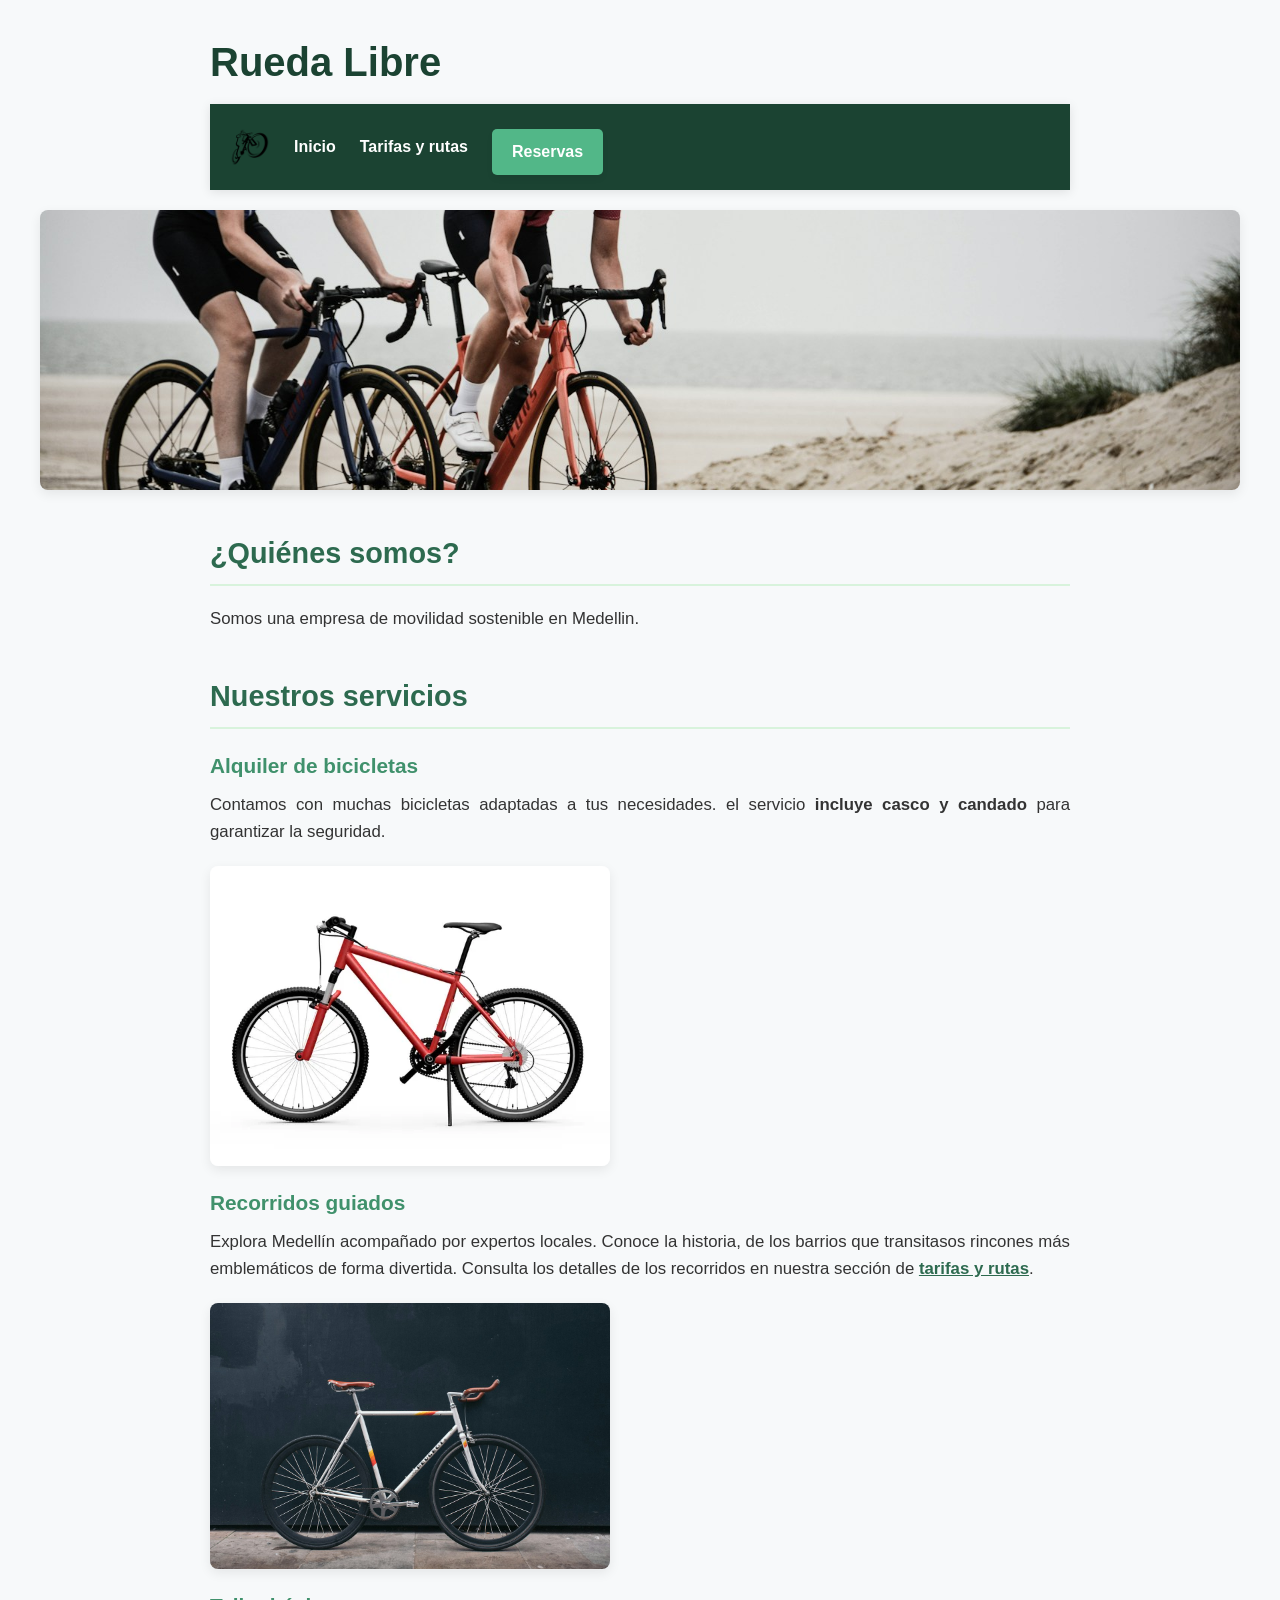
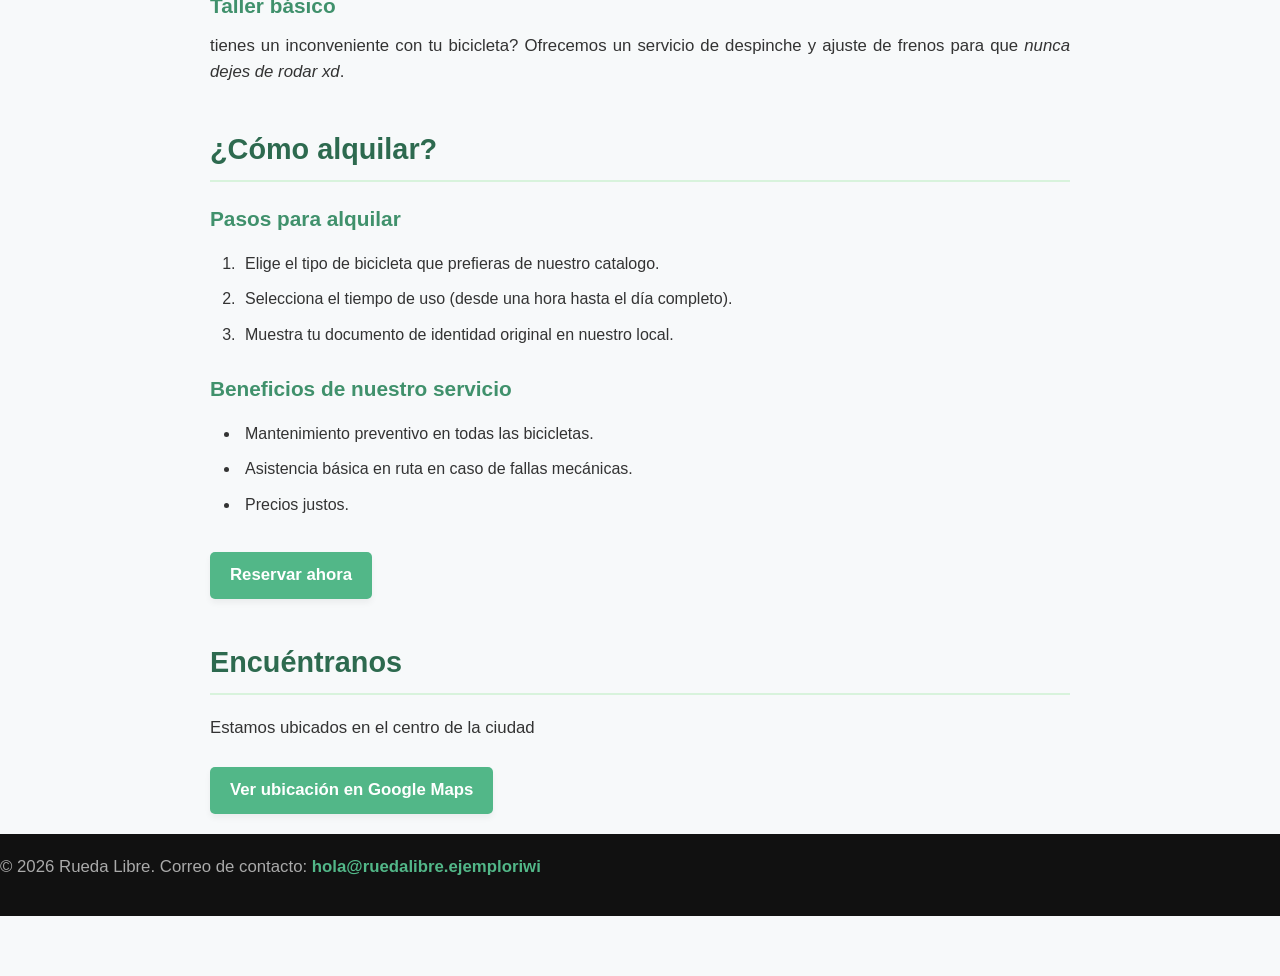
==== index.html @ 3a1283f0 "v1.0" ====
<!DOCTYPE html>
<html lang="es">
<head>
    <meta charset="UTF-8">
    <meta name="viewport" content="width=device-width, initial-scale=1.0">
    <meta name="description" content="Rueda Libre: Alquiler de bicicletas y recorridos guiados por Medellín. Explora la ciudad de manera sostenible.">
    <title>Rueda Libre | Alquiler de bicicletas en Medellín</title>
    <link rel="stylesheet" href="css/estilos.css">
</head>
<body>

    <header>
        <h1>Rueda Libre</h1>
        <nav aria-label="Navegación principal">
            <ul>
                <li><a class="logo-nav" href="index.html" aria-label="Inicio de Rueda Libre"><img src="img/logo.png" alt=""></a></li>
                <li><a href="index.html">Inicio</a></li>
                <li><a href="paginas/tarifas.html">Tarifas y rutas</a></li>
                <li><a href="paginas/reservas.html">Reservas</a></li>
            </ul>
        </nav>
    </header>

    <main>

        <img id="banner-portada" src="img/portada.jpg" alt="Dos ciclistas recorriendo juntos una ruta en bicicleta" width="1200">

        <section id="quienes-somos">
            <h2>¿Quiénes somos?</h2>
            <p>Somos una empresa de movilidad sostenible en Medellin.</p>
        </section>

        <section id="nuestros-servicios">
            <h2>Nuestros servicios</h2>
            
            <article>
                <h3>Alquiler de bicicletas</h3>
                <p>Contamos con muchas bicicletas adaptadas a tus necesidades. el servicio <strong>incluye casco y candado</strong> para garantizar la seguridad.</p>
                <img src="img/bicicleta.jpg" alt="Bicicleta de montaña roja disponible para alquilar" width="400">
            </article>

            <article>
                <h3>Recorridos guiados</h3>
                <p>Explora Medellín acompañado por expertos locales. Conoce la historia, de los barrios que transitasos rincones más emblemáticos de forma divertida. Consulta los detalles de los recorridos en nuestra sección de <a href="paginas/tarifas.html#tabla-recorridos">tarifas y rutas</a>.</p>
                <img src="img/ruta.jpg" alt="Bicicleta de ruta lista para recorrer la ciudad" width="400">
            </article>

            <article>
                <h3>Taller básico</h3>
                <p>tienes un inconveniente con tu bicicleta? Ofrecemos un servicio de despinche y ajuste de frenos para que <em>nunca dejes de rodar xd</em>.</p>
            </article>
        </section>

        <section id="como-alquilar">
            <h2>¿Cómo alquilar?</h2>
            
            <h3>Pasos para alquilar</h3>
            <ol>
                <li>Elige el tipo de bicicleta que prefieras de nuestro catalogo.</li>
                <li>Selecciona el tiempo de uso (desde una hora hasta el día completo).</li>
                <li>Muestra tu documento de identidad original en nuestro local.</li>
            </ol>

            <h3>Beneficios de nuestro servicio</h3>
            <ul>
                <li>Mantenimiento preventivo en todas las bicicletas.</li>
                <li>Asistencia básica en ruta en caso de fallas mecánicas.</li>
                <li>Precios justos.</li>
            </ul>

            <p><a href="paginas/reservas.html">Reservar ahora</a></p>
        </section>

        <section id="encuentranos">
            <h2>Encuéntranos</h2>
            <p>Estamos ubicados en el centro de la ciudad</p>
            <p><a href="https://google.com" target="_blank" rel="noopener">Ver ubicación en Google Maps</a></p>
        </section>
    </main>

    <footer>
        <p>&copy; 2026 Rueda Libre. Correo de contacto: <a href="mailto:hola@ruedalibre.ejemploriwi">hola@ruedalibre.ejemploriwi</a></p>
    </footer>

</body>
</html>
---- css/estilos.css ----
/* stl glb */
* {
    margin: 0;
    padding: 0;
    box-sizing: border-box;
}

body {
    font-family: 'Segoe UI', Tahoma, Geneva, Verdana, sans-serif;
    line-height: 1.6;
    color: #333333;
    background-color: #f7f9fa;
    padding-bottom: 60px; 
}

body > h1, body > p, section, header {
    max-width: 900px;
    margin: 20px auto;
    padding: 0 20px;
}

/* menu */
nav {
    background-color: #1b4332; 
    padding: 15px 0;
    position: sticky;
    top: 0;
    z-index: 1000;
    box-shadow: 0 2px 10px rgba(0, 0, 0, 0.1);
}

nav ul {
    max-width: 900px;
    margin: 0 auto;
    list-style: none;
    display: flex;
    justify-content: flex-start;
    align-items: center;
    flex-wrap: wrap;
    gap: 24px;
    padding: 0 20px;
}

nav ul li {
    margin: 0;
    padding: 0;
}

nav ul li:first-child {
    flex-shrink: 0;
}

nav .logo-nav {
    display: block;
    padding: 0;
    background: transparent;
    box-shadow: none;
}

nav .logo-nav img {
    width: 40px;
    height: 40px;
    object-fit: contain;
    margin: 0;
    border-radius: 0;
    box-shadow: none;
}

nav ul li a {
    color: #ffffff;
    text-decoration: none;
    font-weight: 600;
    font-size: 1rem;
    transition: color 0.3s ease;
}

nav ul li a:hover {
    color: #52b788; /* visaje cuando uno pasa el mouse ( no me acuerdo el la paabra)*/
}

/* tipo de letra */
h1 {
    font-size: 2.5rem;
    color: #1b4332;
    margin-top: 30px;
    margin-bottom: 10px;
}

h2 {
    font-size: 1.8rem;
    color: #2d6a4f;
    border-bottom: 2px solid #d8f3dc;
    padding-bottom: 8px;
    margin-top: 40px;
    margin-bottom: 20px;
}

h3 {
    font-size: 1.3rem;
    color: #40916c;
    margin-top: 20px;
    margin-bottom: 10px;
}

p {
    margin-bottom: 15px;
    font-size: 1.05rem;
    text-align: justify;
}

a {
    color: #2d6a4f;
    font-weight: 600;
    transition: color 0.2s ease;
}

a:hover {
    color: #1b4332;
}

/* boton de reserva */
a[href*="reservas.html"], a[href*="://google.com"] {
    display: inline-block;
    background-color: #52b788;
    color: white;
    padding: 10px 20px;
    text-decoration: none;
    border-radius: 5px;
    margin-top: 10px;
    box-shadow: 0 4px 6px rgba(0, 0, 0, 0.05);
    transition: background-color 0.3s ease, transform 0.2s ease;
}

a[href*="reservas.html"]:hover, a[href*="://google.com"]:hover {
    background-color: #40916c;
    transform: translateY(-2px);
}

/* imagenes */
img {
    display: block;
    max-width: 100%;
    height: auto;
    border-radius: 8px;
    box-shadow: 0 4px 12px rgba(0, 0, 0, 0.08);
    margin: 20px 0;
}

#banner-portada {
    width: min(calc(100% - 40px), 1200px);
    height: clamp(150px, 22vw, 280px);
    object-fit: cover;
    object-position: center 55%;
    margin: 20px auto;
}

/* listas */
ul, ol, dl {
    margin: 15px 0 25px 30px;
}

li {
    margin-bottom: 10px;
    padding-left: 5px;
}

/* lista de horarios */
dl {
    margin-left: 0;
    background: #ffffff;
    padding: 20px;
    border-radius: 8px;
    box-shadow: 0 2px 8px rgba(0,0,0,0.04);
}

dt {
    font-weight: bold;
    color: #1b4332;
    font-size: 1.1rem;
    margin-top: 10px;
}

dd {
    margin-left: 20px;
    margin-bottom: 10px;
    color: #555555;
}

/* tablas */
table {
    width: 100%;
    border-collapse: collapse;
    margin: 25px 0;
    background-color: #ffffff;
    border-radius: 8px;
    overflow: hidden;
    box-shadow: 0 4px 15px rgba(0, 0, 0, 0.05);
}

caption {
    font-size: 0.95rem;
    font-style: italic;
    color: #666666;
    margin-bottom: 8px;
    text-align: left;
}

th, td {
    padding: 14px 18px;
    text-align: left;
}

thead {
    background-color: #2d6a4f;
    color: #ffffff;
}

thead th {
    font-weight: 600;
    text-transform: uppercase;
    font-size: 0.85rem;
    letter-spacing: 0.5px;
}

tbody tr {
    border-bottom: 1px solid #eeeeee;
    transition: background-color 0.2s ease;
}

tbody tr:will-change {
    background-color: #f8fdf9;
}

tbody tr:hover {
    background-color: #f2f9f5;
}

tbody th[scope="row"] {
    background-color: #f8fdf9;
    color: #1b4332;
    font-weight: 600;
}

/* formulario de reserva */
#formulario-reserva {
    max-width: 1120px;
    margin: 30px auto 40px;
    padding: 28px 32px;
    background-color: #ffffff;
    border: 1px solid #e3ece6;
    border-radius: 12px;
    box-shadow: 0 4px 18px rgba(27, 67, 50, 0.07);
}

#formulario-reserva h2 {
    margin-top: 0;
}

#formulario-reserva > p {
    margin-bottom: 26px;
    text-align: left;
}

#formulario-reserva fieldset {
    display: grid;
    grid-template-columns: repeat(2, minmax(0, 1fr));
    gap: 20px 24px;
    margin-bottom: 22px;
    padding: 24px;
    border: 1px solid #d8e5dc;
    border-radius: 8px;
}

#formulario-reserva legend {
    padding: 0 10px;
    color: #1b4332;
    font-size: 1.15rem;
    font-weight: 600;
}

#formulario-reserva fieldset > div {
    display: flex;
    min-width: 0;
    flex-direction: column;
    gap: 7px;
}

#formulario-reserva label {
    color: #33443a;
    font-weight: 600;
}

#formulario-reserva input:not([type="checkbox"]),
#formulario-reserva select,
#formulario-reserva textarea {
    width: 100%;
    min-height: 46px;
    padding: 10px 12px;
    border: 1px solid #c9d7ce;
    border-radius: 6px;
    background-color: #ffffff;
    color: #333333;
    font: inherit;
}

#formulario-reserva textarea {
    min-height: 120px;
    resize: vertical;
}

#formulario-reserva fieldset:nth-of-type(2) > div:last-child {
    grid-column: 1 / -1;
}

#formulario-reserva fieldset:last-of-type {
    grid-template-columns: 1fr;
}

#formulario-reserva fieldset:last-of-type > div {
    flex-direction: row;
    align-items: center;
    gap: 10px;
}

#formulario-reserva input[type="checkbox"] {
    width: 18px;
    height: 18px;
    accent-color: #2d6a4f;
}

#formulario-reserva button {
    min-width: 190px;
    padding: 12px 22px;
    border: 0;
    border-radius: 6px;
    background-color: #2d6a4f;
    color: #ffffff;
    font: inherit;
    font-weight: 600;
    cursor: pointer;
    transition: background-color 0.2s ease, transform 0.2s ease;
}

#formulario-reserva button:hover {
    background-color: #1b4332;
    transform: translateY(-1px);
}

@media (max-width: 680px) {
    #formulario-reserva {
        margin: 20px 12px 32px;
        padding: 22px 16px;
    }

    #formulario-reserva fieldset {
        grid-template-columns: 1fr;
        gap: 18px;
        padding: 20px 16px;
    }

    #formulario-reserva button {
        width: 100%;
    }
}

/* pie de página */
footer {
    background-color: #111111;
    color: #aaaaaa;
    text-align: center;
    padding: 20px 0;
    margin-top: 5px;
    font-size: 0.9rem;
}

footer a {
    color: #52b788;
    text-decoration: none;
}

footer a:hover {
    text-decoration: underline;
}
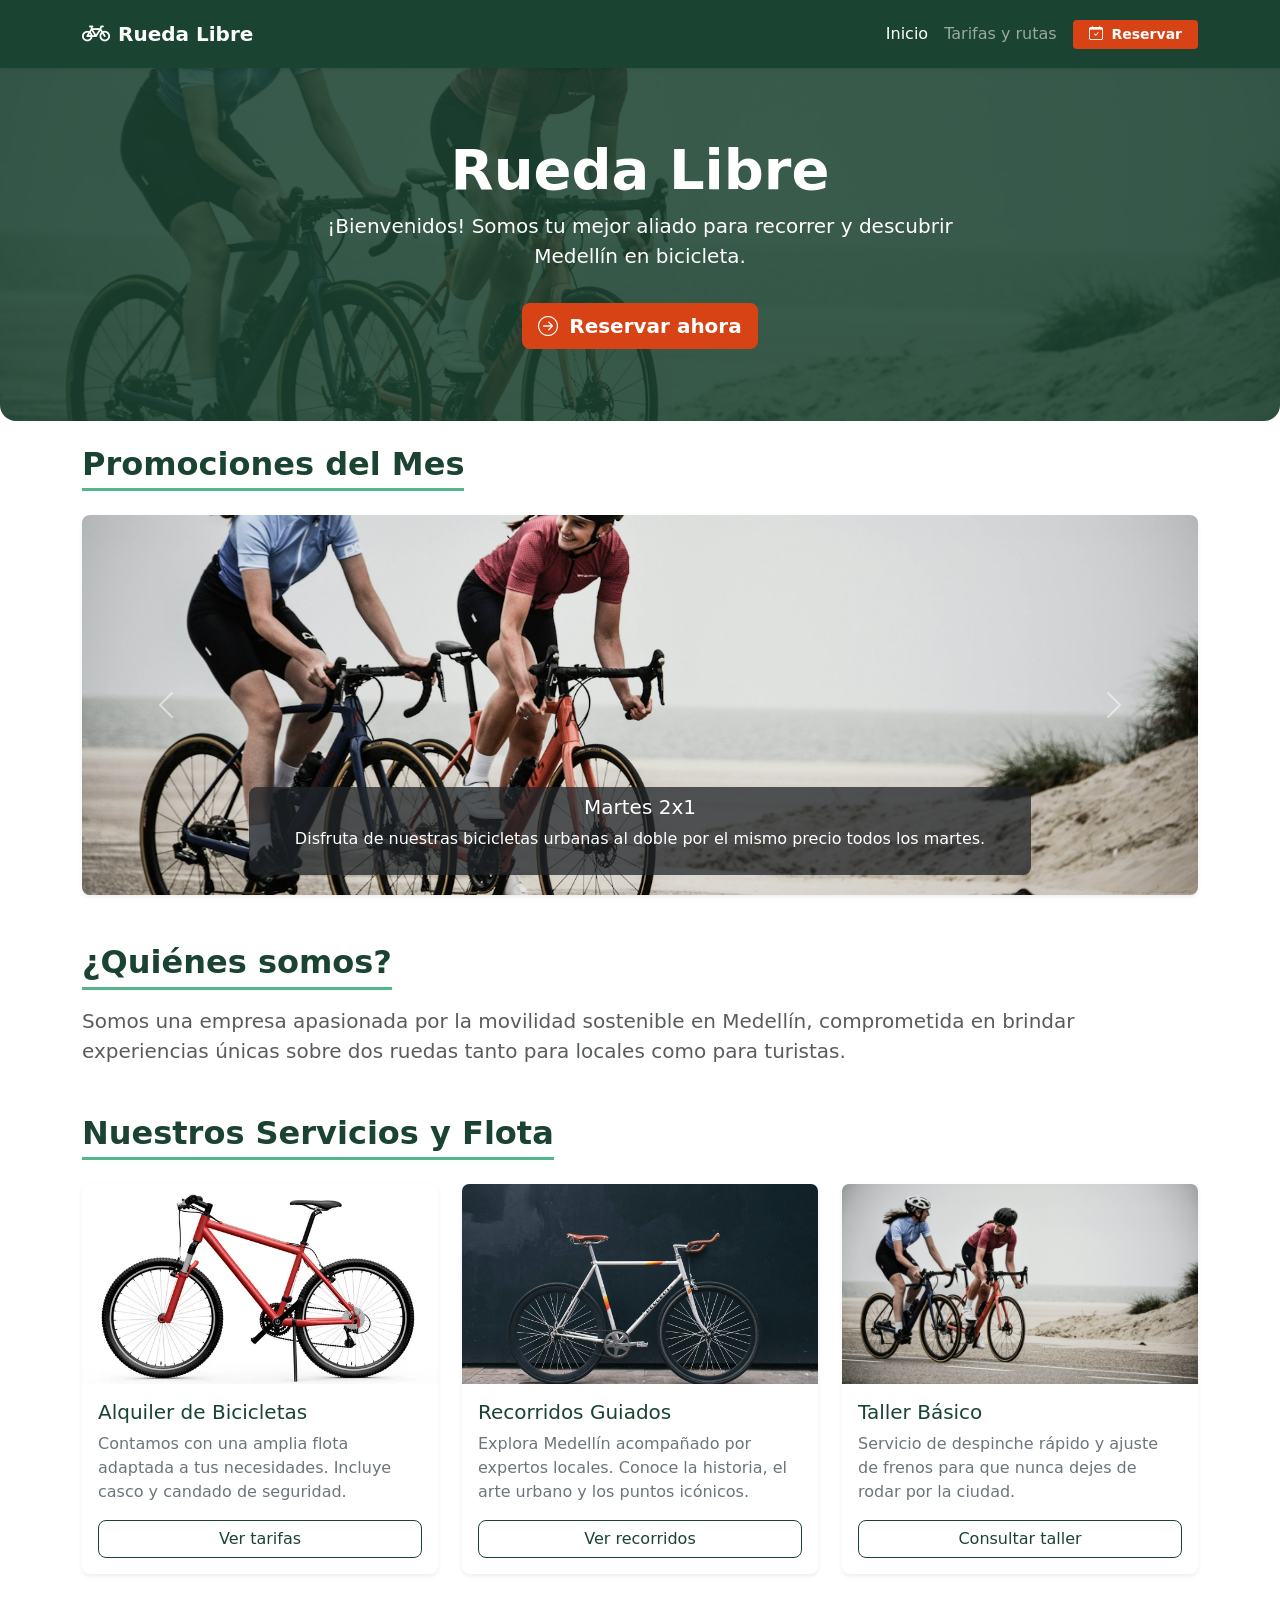
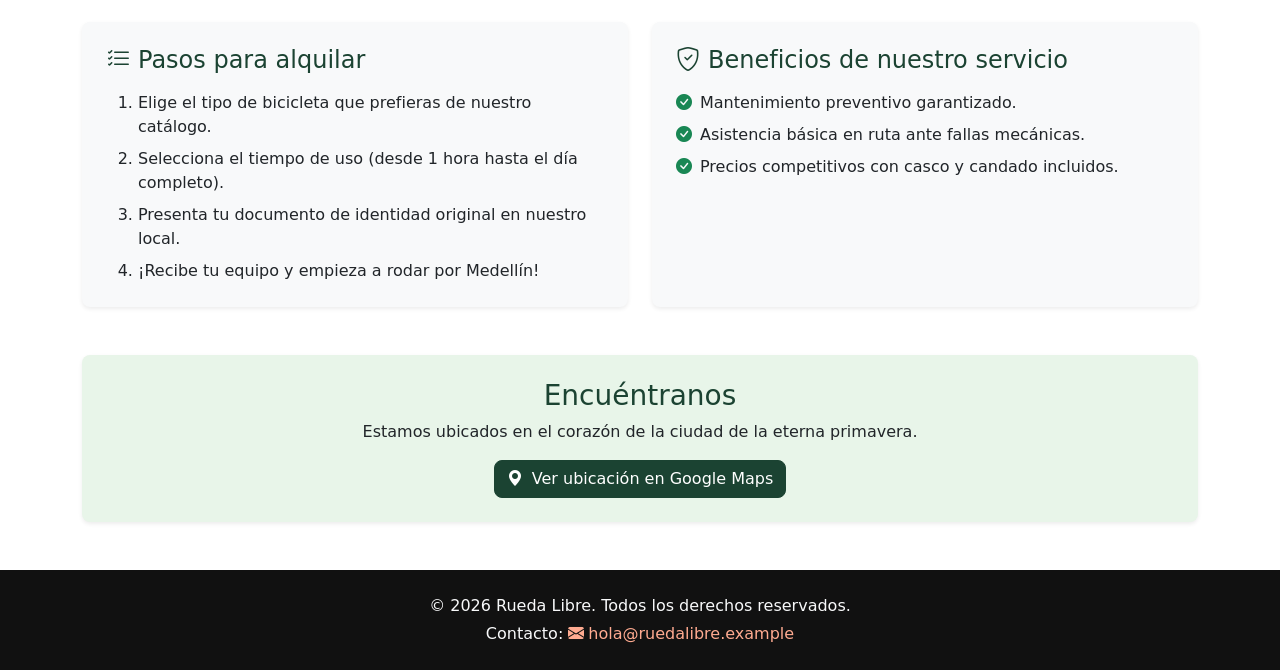
==== commit bb5a2c05: "final" ====
--- a/index.html
+++ b/index.html
@@ -5,82 +5,183 @@
     <meta name="viewport" content="width=device-width, initial-scale=1.0">
     <meta name="description" content="Rueda Libre: Alquiler de bicicletas y recorridos guiados por Medellín. Explora la ciudad de manera sostenible.">
     <title>Rueda Libre | Alquiler de bicicletas en Medellín</title>
+    <!-- Bootstrap 5 CSS -->
+    <link href="https://cdn.jsdelivr.net/npm/bootstrap@5.3.3/dist/css/bootstrap.min.css" rel="stylesheet">
+    <!-- Bootstrap Icons -->
+    <link rel="stylesheet" href="https://cdn.jsdelivr.net/npm/bootstrap-icons@1.11.3/font/bootstrap-icons.min.css">
+    <!-- CSS Propio (después de Bootstrap) -->
     <link rel="stylesheet" href="css/estilos.css">
 </head>
-<body>
+<body class="pt-5 mt-3">
 
-    <header>
-        <h1>Rueda Libre</h1>
-        <nav aria-label="Navegación principal">
-            <ul>
-                <li><a class="logo-nav" href="index.html" aria-label="Inicio de Rueda Libre"><img src="img/logo.png" alt=""></a></li>
-                <li><a href="index.html">Inicio</a></li>
-                <li><a href="paginas/tarifas.html">Tarifas y rutas</a></li>
-                <li><a href="paginas/reservas.html">Reservas</a></li>
-            </ul>
-        </nav>
+    <!-- MiniReto 9: Navbar Responsive -->
+    <nav class="navbar navbar-expand-lg navbar-dark bg-verde-ruta fixed-top shadow-sm">
+        <div class="container">
+            <a class="navbar-brand fw-bold d-flex align-items-center gap-2" href="index.html">
+                <i class="bi bi-bicycle fs-3" aria-hidden="true"></i> Rueda Libre
+            </a>
+            <button class="navbar-toggler" type="button" data-bs-toggle="collapse" data-bs-target="#navbarNav" aria-controls="navbarNav" aria-expanded="false" aria-label="Abrir menú de navegación">
+                <span class="navbar-toggler-icon"></span>
+            </button>
+            <div class="collapse navbar-collapse" id="navbarNav">
+                <ul class="navbar-nav ms-auto align-items-lg-center">
+                    <li class="nav-item">
+                        <a class="nav-link active" aria-current="page" href="index.html">Inicio</a>
+                    </li>
+                    <li class="nav-item">
+                        <a class="nav-link" href="paginas/tarifas.html">Tarifas y rutas</a>
+                    </li>
+                    <li class="nav-item ms-lg-2 mt-2 mt-lg-0">
+                        <a class="btn btn-naranja btn-sm px-3 fw-bold" href="paginas/reservas.html">
+                            <i class="bi bi-calendar-check me-1" aria-hidden="true"></i> Reservar
+                        </a>
+                    </li>
+                </ul>
+            </div>
+        </div>
+    </nav>
+
+    <!-- Encabezado / Hero Section -->
+    <header class="hero-custom text-white text-center py-5 mb-4">
+        <div class="container py-4">
+            <h1 class="display-4 fw-bold">Rueda Libre</h1>
+            <p class="lead max-w-700 mx-auto">¡Bienvenidos! Somos tu mejor aliado para recorrer y descubrir Medellín en bicicleta.</p>
+            <a href="paginas/reservas.html" class="btn btn-naranja btn-lg mt-3 fw-bold">
+                <i class="bi bi-arrow-right-circle me-1" aria-hidden="true"></i> Reservar ahora
+            </a>
+        </div>
     </header>
 
-    <main>
+    <main class="container my-4">
 
-        <img id="banner-portada" src="img/portada.jpg" alt="Dos ciclistas recorriendo juntos una ruta en bicicleta" width="1200">
-
-        <section id="quienes-somos">
-            <h2>¿Quiénes somos?</h2>
-            <p>Somos una empresa de movilidad sostenible en Medellin.</p>
+        <!-- MiniReto 10: Carrusel de Promociones -->
+        <section class="mb-5">
+            <h2 class="section-title-custom mb-4">Promociones del Mes</h2>
+            <div id="promoCarousel" class="carousel slide shadow-sm rounded overflow-hidden" data-bs-ride="carousel">
+                <div class="carousel-inner">
+                    <div class="carousel-item active">
+                        <img src="img/portada.jpg" class="d-block w-100 carousel-img" alt="Promoción Martes 2x1 en bicicletas urbanas">
+                        <div class="carousel-caption d-none d-md-block bg-dark bg-opacity-75 rounded p-2">
+                            <h5>Martes 2x1</h5>
+                            <p>Disfruta de nuestras bicicletas urbanas al doble por el mismo precio todos los martes.</p>
+                        </div>
+                    </div>
+                    <div class="carousel-item">
+                        <img src="img/bicicleta.jpg" class="d-block w-100 carousel-img" alt="20% de descuento en bicicletas eléctricas de lunes a jueves">
+                        <div class="carousel-caption d-none d-md-block bg-dark bg-opacity-75 rounded p-2">
+                            <h5>20% OFF en Eléctricas</h5>
+                            <p>Rueda con menor esfuerzo de lunes a jueves a un precio especial.</p>
+                        </div>
+                    </div>
+                    <div class="carousel-item">
+                        <img src="img/ruta.jpg" class="d-block w-100 carousel-img" alt="Recorrido guiado gratis si cumples años">
+                        <div class="carousel-caption d-none d-md-block bg-dark bg-opacity-75 rounded p-2">
+                            <h5>¡Celebra tu cumpleaños!</h5>
+                            <p>El recorrido guiado es completamente gratis en el día de tu cumpleaños.</p>
+                        </div>
+                    </div>
+                </div>
+                <button class="carousel-control-prev" type="button" data-bs-target="#promoCarousel" data-bs-slide="prev">
+                    <span class="carousel-control-prev-icon" aria-hidden="true"></span>
+                    <span class="visually-hidden">Anterior</span>
+                </button>
+                <button class="carousel-control-next" type="button" data-bs-target="#promoCarousel" data-bs-slide="next">
+                    <span class="carousel-control-next-icon" aria-hidden="true"></span>
+                    <span class="visually-hidden">Siguiente</span>
+                </button>
+            </div>
         </section>
 
-        <section id="nuestros-servicios">
-            <h2>Nuestros servicios</h2>
-            
-            <article>
-                <h3>Alquiler de bicicletas</h3>
-                <p>Contamos con muchas bicicletas adaptadas a tus necesidades. el servicio <strong>incluye casco y candado</strong> para garantizar la seguridad.</p>
-                <img src="img/bicicleta.jpg" alt="Bicicleta de montaña roja disponible para alquilar" width="400">
-            </article>
-
-            <article>
-                <h3>Recorridos guiados</h3>
-                <p>Explora Medellín acompañado por expertos locales. Conoce la historia, de los barrios que transitasos rincones más emblemáticos de forma divertida. Consulta los detalles de los recorridos en nuestra sección de <a href="paginas/tarifas.html#tabla-recorridos">tarifas y rutas</a>.</p>
-                <img src="img/ruta.jpg" alt="Bicicleta de ruta lista para recorrer la ciudad" width="400">
-            </article>
-
-            <article>
-                <h3>Taller básico</h3>
-                <p>tienes un inconveniente con tu bicicleta? Ofrecemos un servicio de despinche y ajuste de frenos para que <em>nunca dejes de rodar xd</em>.</p>
-            </article>
+        <!-- ¿Quiénes Somos? -->
+        <section id="quienes-somos" class="mb-5">
+            <h2 class="section-title-custom mb-3">¿Quiénes somos?</h2>
+            <p class="fs-5 text-muted">Somos una empresa apasionada por la movilidad sostenible en Medellín, comprometida en brindar experiencias únicas sobre dos ruedas tanto para locales como para turistas.</p>
         </section>
 
-        <section id="como-alquilar">
-            <h2>¿Cómo alquilar?</h2>
-            
-            <h3>Pasos para alquilar</h3>
-            <ol>
-                <li>Elige el tipo de bicicleta que prefieras de nuestro catalogo.</li>
-                <li>Selecciona el tiempo de uso (desde una hora hasta el día completo).</li>
-                <li>Muestra tu documento de identidad original en nuestro local.</li>
-            </ol>
-
-            <h3>Beneficios de nuestro servicio</h3>
-            <ul>
-                <li>Mantenimiento preventivo en todas las bicicletas.</li>
-                <li>Asistencia básica en ruta en caso de fallas mecánicas.</li>
-                <li>Precios justos.</li>
-            </ul>
-
-            <p><a href="paginas/reservas.html">Reservar ahora</a></p>
+        <!-- MiniReto 10: La Flota / Servicios en Cards -->
+        <section id="nuestros-servicios" class="mb-5">
+            <h2 class="section-title-custom mb-4">Nuestros Servicios y Flota</h2>
+            <div class="row g-4">
+                <div class="col-md-4">
+                    <div class="card h-100 shadow-sm border-0">
+                        <img src="img/bicicleta.jpg" class="card-img-top card-img-fixed" alt="Bicicleta de alquiler urbana y de montaña">
+                        <div class="card-body d-flex flex-column">
+                            <h3 class="card-title h5 text-primary-custom">Alquiler de Bicicletas</h3>
+                            <p class="card-text text-secondary">Contamos con una amplia flota adaptada a tus necesidades. Incluye casco y candado de seguridad.</p>
+                            <a href="paginas/tarifas.html" class="btn btn-outline-primary mt-auto">Ver tarifas</a>
+                        </div>
+                    </div>
+                </div>
+                <div class="col-md-4">
+                    <div class="card h-100 shadow-sm border-0">
+                        <img src="img/ruta.jpg" class="card-img-top card-img-fixed" alt="Grupo en recorrido guiado por la ciudad">
+                        <div class="card-body d-flex flex-column">
+                            <h3 class="card-title h5 text-primary-custom">Recorridos Guiados</h3>
+                            <p class="card-text text-secondary">Explora Medellín acompañado por expertos locales. Conoce la historia, el arte urbano y los puntos icónicos.</p>
+                            <a href="paginas/tarifas.html#tabla-recorridos" class="btn btn-outline-primary mt-auto">Ver recorridos</a>
+                        </div>
+                    </div>
+                </div>
+                <div class="col-md-4">
+                    <div class="card h-100 shadow-sm border-0">
+                        <img src="img/portada.jpg" class="card-img-top card-img-fixed" alt="Taller mecánico de bicicletas">
+                        <div class="card-body d-flex flex-column">
+                            <h3 class="card-title h5 text-primary-custom">Taller Básico</h3>
+                            <p class="card-text text-secondary">Servicio de despinche rápido y ajuste de frenos para que nunca dejes de rodar por la ciudad.</p>
+                            <a href="paginas/reservas.html" class="btn btn-outline-primary mt-auto">Consultar taller</a>
+                        </div>
+                    </div>
+                </div>
+            </div>
         </section>
 
-        <section id="encuentranos">
-            <h2>Encuéntranos</h2>
-            <p>Estamos ubicados en el centro de la ciudad</p>
-            <p><a href="https://google.com" target="_blank" rel="noopener">Ver ubicación en Google Maps</a></p>
+        <!-- Cómo alquilar & Beneficios -->
+        <section id="como-alquilar" class="mb-5">
+            <div class="row g-4">
+                <div class="col-md-6">
+                    <div class="p-4 bg-light rounded shadow-sm h-100">
+                        <h3 class="h4 text-primary-custom mb-3"><i class="bi bi-list-check me-2" aria-hidden="true"></i>Pasos para alquilar</h3>
+                        <ol class="mb-0">
+                            <li class="mb-2">Elige el tipo de bicicleta que prefieras de nuestro catálogo.</li>
+                            <li class="mb-2">Selecciona el tiempo de uso (desde 1 hora hasta el día completo).</li>
+                            <li class="mb-2">Presenta tu documento de identidad original en nuestro local.</li>
+                            <li>¡Recibe tu equipo y empieza a rodar por Medellín!</li>
+                        </ol>
+                    </div>
+                </div>
+                <div class="col-md-6">
+                    <div class="p-4 bg-light rounded shadow-sm h-100">
+                        <h3 class="h4 text-primary-custom mb-3"><i class="bi bi-shield-check me-2" aria-hidden="true"></i>Beneficios de nuestro servicio</h3>
+                        <ul class="list-unstyled mb-0">
+                            <li class="mb-2"><i class="bi bi-check-circle-fill text-success me-2" aria-hidden="true"></i>Mantenimiento preventivo garantizado.</li>
+                            <li class="mb-2"><i class="bi bi-check-circle-fill text-success me-2" aria-hidden="true"></i>Asistencia básica en ruta ante fallas mecánicas.</li>
+                            <li><i class="bi bi-check-circle-fill text-success me-2" aria-hidden="true"></i>Precios competitivos con casco y candado incluidos.</li>
+                        </ul>
+                    </div>
+                </div>
+            </div>
         </section>
+
+        <!-- Encuéntranos -->
+        <section id="encuentranos" class="p-4 bg-verde-claro rounded shadow-sm mb-5 text-center">
+            <h2 class="h3 text-primary-custom mb-2">Encuéntranos</h2>
+            <p class="mb-3">Estamos ubicados en el corazón de la ciudad de la eterna primavera.</p>
+            <a href="https://google.com" target="_blank" class="btn btn-primary">
+                <i class="bi bi-geo-alt-fill me-1" aria-hidden="true"></i> Ver ubicación en Google Maps
+            </a>
+        </section>
+
     </main>
 
-    <footer>
-        <p>&copy; 2026 Rueda Libre. Correo de contacto: <a href="mailto:hola@ruedalibre.ejemploriwi">hola@ruedalibre.ejemploriwi</a></p>
+    <!-- Pie de Página -->
+    <footer class="footer-custom py-4 text-center text-light">
+        <div class="container">
+            <p class="mb-1">&copy; 2026 Rueda Libre. Todos los derechos reservados.</p>
+            <p class="mb-0">Contacto: <a href="mailto:hola@ruedalibre.example" class="text-naranja text-decoration-none"><i class="bi bi-envelope-fill me-1" aria-hidden="true"></i>hola@ruedalibre.example</a></p>
+        </div>
     </footer>
 
+    <!-- JS Bundle de Bootstrap (Se carga una sola vez antes del cierre de body) -->
+    <script src="https://cdn.jsdelivr.net/npm/bootstrap@5.3.3/dist/js/bootstrap.bundle.min.js"></script>
 </body>
 </html>
--- a/css/estilos.css
+++ b/css/estilos.css
@@ -1,383 +1,90 @@
-/* stl glb */
-* {
-    margin: 0;
-    padding: 0;
-    box-sizing: border-box;
+/* pag*/
+
+
+:root {
+    --bs-primary: #1b4332;         
+    --bs-primary-rgb: 27, 67, 50;
+    --bs-link-color: #1b4332;
+    --bs-link-hover-color: #2d6a4f;
+    --bs-body-font-family: 'Segoe UI', system-ui, -apple-system, sans-serif;
+    --bs-border-radius: 0.5rem;
 }
 
-body {
-    font-family: 'Segoe UI', Tahoma, Geneva, Verdana, sans-serif;
-    line-height: 1.6;
-    color: #333333;
-    background-color: #f7f9fa;
-    padding-bottom: 60px; 
+
+.btn-primary {
+    --bs-btn-bg: #1b4332;
+    --bs-btn-border-color: #1b4332;
+    --bs-btn-hover-bg: #2d6a4f;
+    --bs-btn-hover-border-color: #2d6a4f;
+    --bs-btn-active-bg: #2d6a4f;
 }
 
-body > h1, body > p, section, header {
-    max-width: 900px;
-    margin: 20px auto;
-    padding: 0 20px;
+.btn-outline-primary {
+    --bs-btn-color: #1b4332;
+    --bs-btn-border-color: #1b4332;
+    --bs-btn-hover-bg: #1b4332;
+    --bs-btn-hover-border-color: #1b4332;
 }
 
-/* menu */
-nav {
-    background-color: #1b4332; 
-    padding: 15px 0;
-    position: sticky;
-    top: 0;
-    z-index: 1000;
-    box-shadow: 0 2px 10px rgba(0, 0, 0, 0.1);
+
+.btn-naranja {
+    background-color: #d84315;
+    color: #ffffff;
+    border: none;
 }
 
-nav ul {
-    max-width: 900px;
-    margin: 0 auto;
-    list-style: none;
-    display: flex;
-    justify-content: flex-start;
-    align-items: center;
-    flex-wrap: wrap;
-    gap: 24px;
-    padding: 0 20px;
+.btn-naranja:hover, .btn-naranja:focus {
+    background-color: #bf360c;
+    color: #ffffff;
 }
 
-nav ul li {
-    margin: 0;
-    padding: 0;
+.bg-verde-ruta {
+    background-color: #1b4332;
 }
 
-nav ul li:first-child {
-    flex-shrink: 0;
+.bg-verde-claro {
+    background-color: #e8f5e9;
 }
 
-nav .logo-nav {
-    display: block;
-    padding: 0;
-    background: transparent;
-    box-shadow: none;
-}
-
-nav .logo-nav img {
-    width: 40px;
-    height: 40px;
-    object-fit: contain;
-    margin: 0;
-    border-radius: 0;
-    box-shadow: none;
-}
-
-nav ul li a {
-    color: #ffffff;
-    text-decoration: none;
-    font-weight: 600;
-    font-size: 1rem;
-    transition: color 0.3s ease;
-}
-
-nav ul li a:hover {
-    color: #52b788; /* visaje cuando uno pasa el mouse ( no me acuerdo el la paabra)*/
-}
-
-/* tipo de letra */
-h1 {
-    font-size: 2.5rem;
-    color: #1b4332;
-    margin-top: 30px;
-    margin-bottom: 10px;
-}
-
-h2 {
-    font-size: 1.8rem;
-    color: #2d6a4f;
-    border-bottom: 2px solid #d8f3dc;
-    padding-bottom: 8px;
-    margin-top: 40px;
-    margin-bottom: 20px;
-}
-
-h3 {
-    font-size: 1.3rem;
-    color: #40916c;
-    margin-top: 20px;
-    margin-bottom: 10px;
-}
-
-p {
-    margin-bottom: 15px;
-    font-size: 1.05rem;
-    text-align: justify;
-}
-
-a {
-    color: #2d6a4f;
-    font-weight: 600;
-    transition: color 0.2s ease;
-}
-
-a:hover {
+.text-primary-custom {
     color: #1b4332;
 }
 
-/* boton de reserva */
-a[href*="reservas.html"], a[href*="://google.com"] {
-    display: inline-block;
-    background-color: #52b788;
-    color: white;
-    padding: 10px 20px;
-    text-decoration: none;
-    border-radius: 5px;
-    margin-top: 10px;
-    box-shadow: 0 4px 6px rgba(0, 0, 0, 0.05);
-    transition: background-color 0.3s ease, transform 0.2s ease;
+.text-naranja {
+    color: #ffab91;
 }
 
-a[href*="reservas.html"]:hover, a[href*="://google.com"]:hover {
-    background-color: #40916c;
-    transform: translateY(-2px);
+.hero-custom {
+    background: linear-gradient(rgba(27, 67, 50, 0.85), rgba(27, 67, 50, 0.85)), url('../img/portada.jpg') center/cover no-repeat;
+    border-radius: 0 0 1rem 1rem;
 }
 
-/* imagenes */
-img {
-    display: block;
-    max-width: 100%;
-    height: auto;
-    border-radius: 8px;
-    box-shadow: 0 4px 12px rgba(0, 0, 0, 0.08);
-    margin: 20px 0;
+.section-title-custom {
+    color: #1b4332;
+    font-weight: 700;
+    border-bottom: 3px solid #52b788;
+    display: inline-block;
+    padding-bottom: 0.3rem;
 }
 
-#banner-portada {
-    width: min(calc(100% - 40px), 1200px);
-    height: clamp(150px, 22vw, 280px);
+.carousel-img {
+    height: 380px;
     object-fit: cover;
-    object-position: center 55%;
-    margin: 20px auto;
 }
 
-/* listas */
-ul, ol, dl {
-    margin: 15px 0 25px 30px;
+.card-img-fixed {
+    height: 200px;
+    object-fit: cover;
 }
 
-li {
-    margin-bottom: 10px;
-    padding-left: 5px;
+.footer-custom {
+    background-color: #111111;
 }
 
-/* lista de horarios */
-dl {
-    margin-left: 0;
-    background: #ffffff;
-    padding: 20px;
-    border-radius: 8px;
-    box-shadow: 0 2px 8px rgba(0,0,0,0.04);
+.max-w-700 {
+    max-width: 700px;
 }
 
-dt {
-    font-weight: bold;
-    color: #1b4332;
-    font-size: 1.1rem;
-    margin-top: 10px;
-}
-
-dd {
-    margin-left: 20px;
-    margin-bottom: 10px;
-    color: #555555;
-}
-
-/* tablas */
-table {
-    width: 100%;
-    border-collapse: collapse;
-    margin: 25px 0;
-    background-color: #ffffff;
-    border-radius: 8px;
-    overflow: hidden;
-    box-shadow: 0 4px 15px rgba(0, 0, 0, 0.05);
-}
-
-caption {
-    font-size: 0.95rem;
-    font-style: italic;
-    color: #666666;
-    margin-bottom: 8px;
-    text-align: left;
-}
-
-th, td {
-    padding: 14px 18px;
-    text-align: left;
-}
-
-thead {
-    background-color: #2d6a4f;
-    color: #ffffff;
-}
-
-thead th {
-    font-weight: 600;
-    text-transform: uppercase;
-    font-size: 0.85rem;
-    letter-spacing: 0.5px;
-}
-
-tbody tr {
-    border-bottom: 1px solid #eeeeee;
-    transition: background-color 0.2s ease;
-}
-
-tbody tr:will-change {
-    background-color: #f8fdf9;
-}
-
-tbody tr:hover {
-    background-color: #f2f9f5;
-}
-
-tbody th[scope="row"] {
-    background-color: #f8fdf9;
-    color: #1b4332;
-    font-weight: 600;
-}
-
-/* formulario de reserva */
-#formulario-reserva {
-    max-width: 1120px;
-    margin: 30px auto 40px;
-    padding: 28px 32px;
-    background-color: #ffffff;
-    border: 1px solid #e3ece6;
-    border-radius: 12px;
-    box-shadow: 0 4px 18px rgba(27, 67, 50, 0.07);
-}
-
-#formulario-reserva h2 {
-    margin-top: 0;
-}
-
-#formulario-reserva > p {
-    margin-bottom: 26px;
-    text-align: left;
-}
-
-#formulario-reserva fieldset {
-    display: grid;
-    grid-template-columns: repeat(2, minmax(0, 1fr));
-    gap: 20px 24px;
-    margin-bottom: 22px;
-    padding: 24px;
-    border: 1px solid #d8e5dc;
-    border-radius: 8px;
-}
-
-#formulario-reserva legend {
-    padding: 0 10px;
-    color: #1b4332;
-    font-size: 1.15rem;
-    font-weight: 600;
-}
-
-#formulario-reserva fieldset > div {
-    display: flex;
-    min-width: 0;
-    flex-direction: column;
-    gap: 7px;
-}
-
-#formulario-reserva label {
-    color: #33443a;
-    font-weight: 600;
-}
-
-#formulario-reserva input:not([type="checkbox"]),
-#formulario-reserva select,
-#formulario-reserva textarea {
-    width: 100%;
-    min-height: 46px;
-    padding: 10px 12px;
-    border: 1px solid #c9d7ce;
-    border-radius: 6px;
-    background-color: #ffffff;
-    color: #333333;
-    font: inherit;
-}
-
-#formulario-reserva textarea {
-    min-height: 120px;
-    resize: vertical;
-}
-
-#formulario-reserva fieldset:nth-of-type(2) > div:last-child {
-    grid-column: 1 / -1;
-}
-
-#formulario-reserva fieldset:last-of-type {
-    grid-template-columns: 1fr;
-}
-
-#formulario-reserva fieldset:last-of-type > div {
-    flex-direction: row;
-    align-items: center;
-    gap: 10px;
-}
-
-#formulario-reserva input[type="checkbox"] {
-    width: 18px;
-    height: 18px;
-    accent-color: #2d6a4f;
-}
-
-#formulario-reserva button {
-    min-width: 190px;
-    padding: 12px 22px;
-    border: 0;
-    border-radius: 6px;
-    background-color: #2d6a4f;
-    color: #ffffff;
-    font: inherit;
-    font-weight: 600;
-    cursor: pointer;
-    transition: background-color 0.2s ease, transform 0.2s ease;
-}
-
-#formulario-reserva button:hover {
-    background-color: #1b4332;
-    transform: translateY(-1px);
-}
-
-@media (max-width: 680px) {
-    #formulario-reserva {
-        margin: 20px 12px 32px;
-        padding: 22px 16px;
-    }
-
-    #formulario-reserva fieldset {
-        grid-template-columns: 1fr;
-        gap: 18px;
-        padding: 20px 16px;
-    }
-
-    #formulario-reserva button {
-        width: 100%;
-    }
-}
-
-/* pie de página */
-footer {
-    background-color: #111111;
-    color: #aaaaaa;
-    text-align: center;
-    padding: 20px 0;
-    margin-top: 5px;
-    font-size: 0.9rem;
-}
-
-footer a {
-    color: #52b788;
-    text-decoration: none;
-}
-
-footer a:hover {
-    text-decoration: underline;
-}
+.max-w-900 {
+    max-width: 900px;
+}
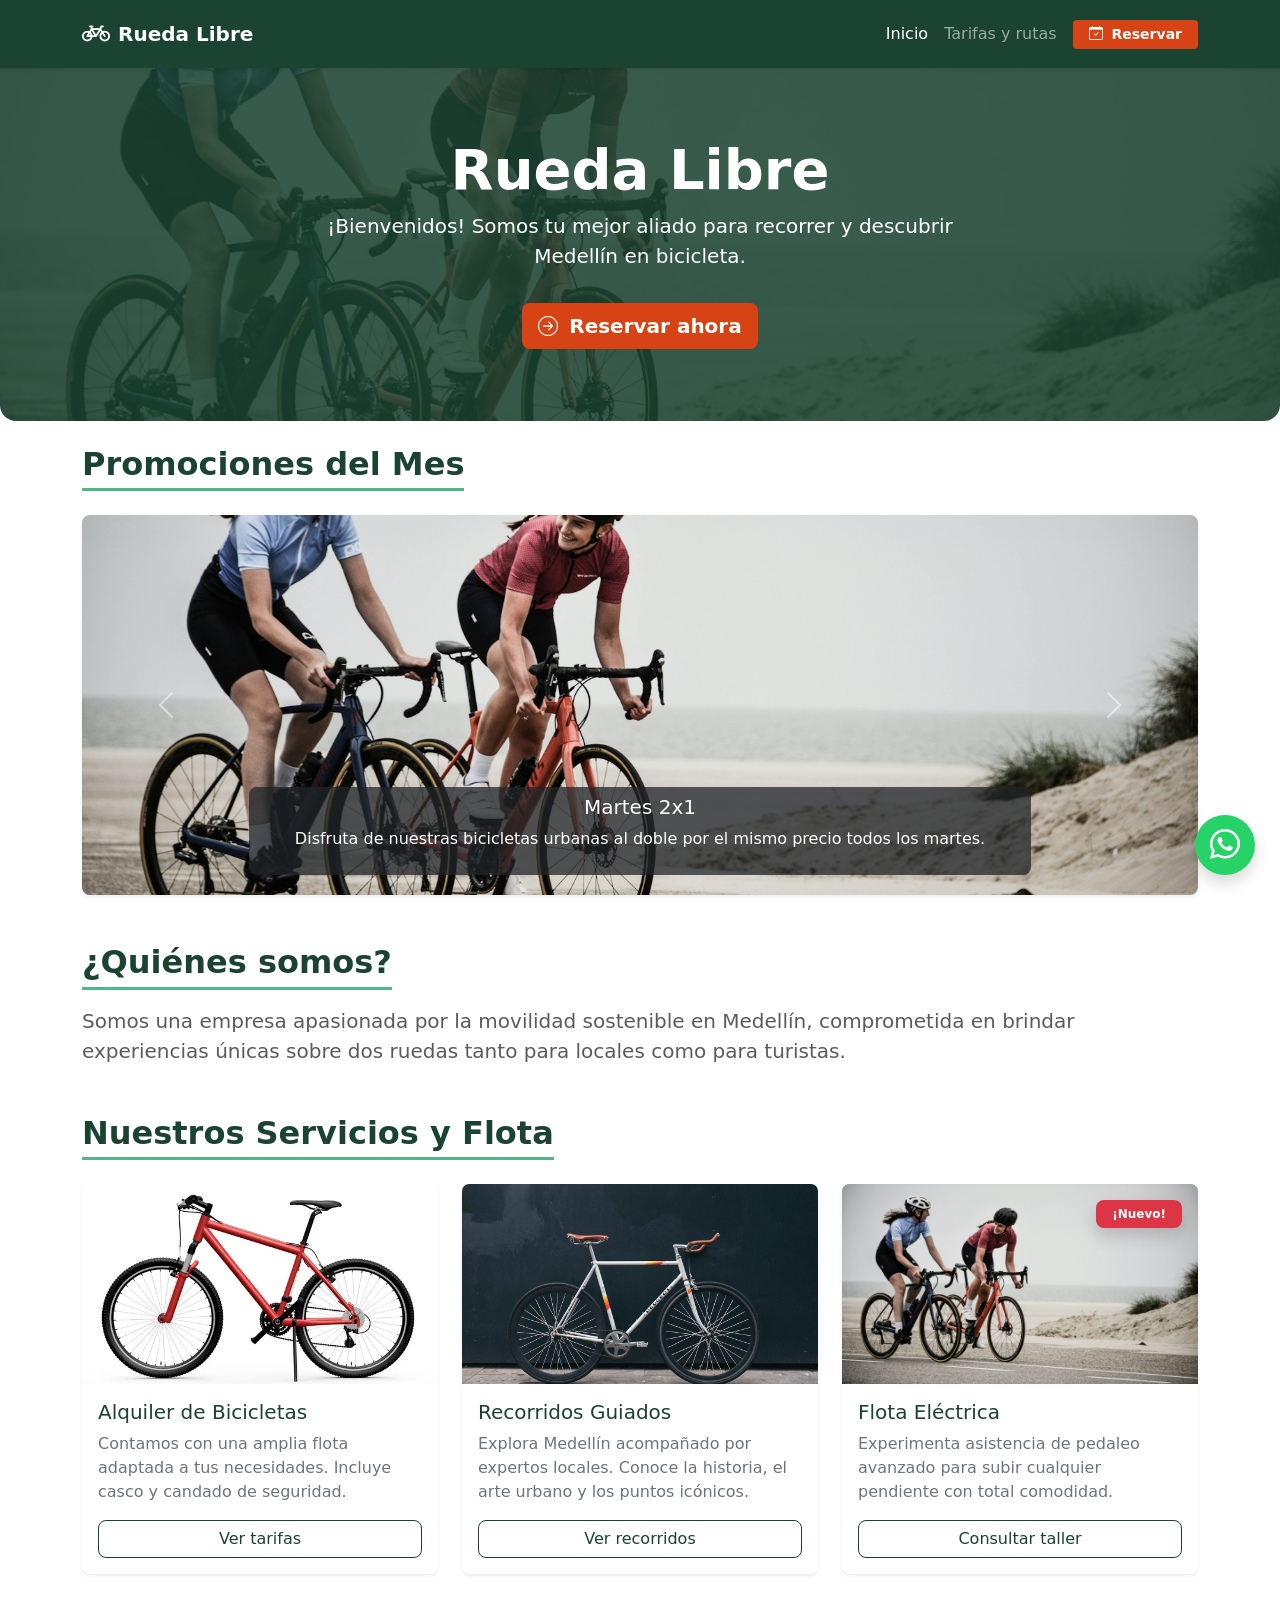
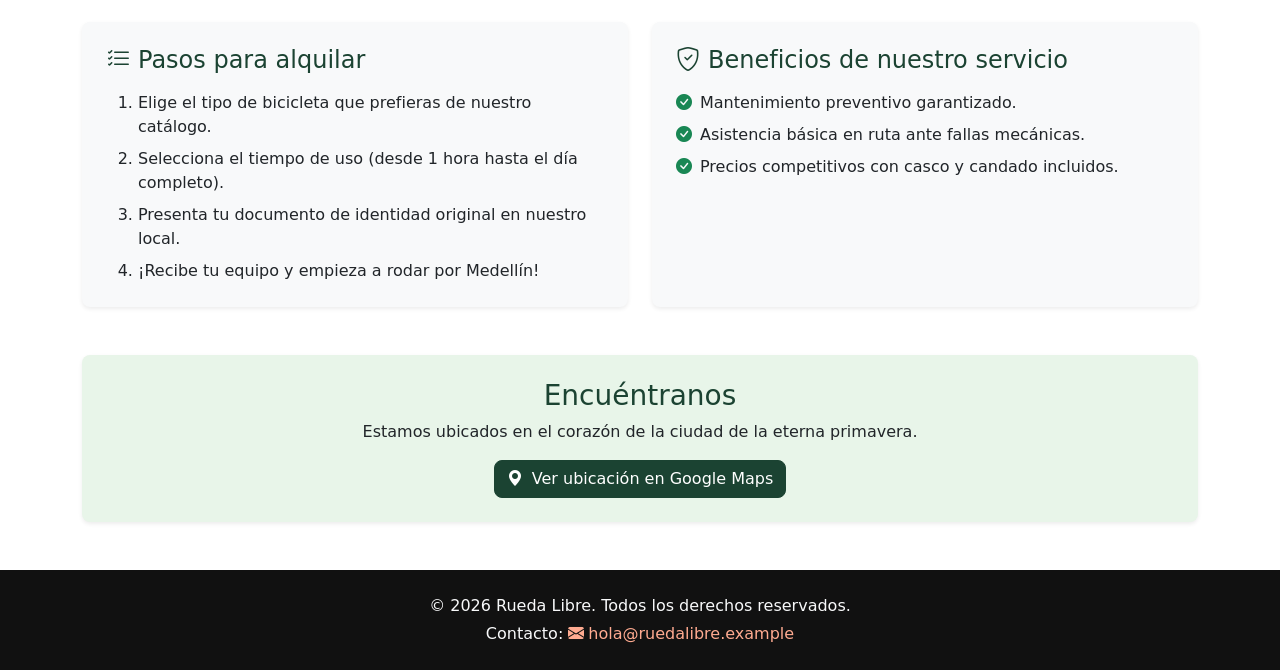
==== commit 3e246609: "wsp" ====
--- a/index.html
+++ b/index.html
@@ -9,7 +9,7 @@
     <link href="https://cdn.jsdelivr.net/npm/bootstrap@5.3.3/dist/css/bootstrap.min.css" rel="stylesheet">
     <!-- Bootstrap Icons -->
     <link rel="stylesheet" href="https://cdn.jsdelivr.net/npm/bootstrap-icons@1.11.3/font/bootstrap-icons.min.css">
-    <!-- CSS Propio (después de Bootstrap) -->
+    <!-- CSS Propio -->
     <link rel="stylesheet" href="css/estilos.css">
 </head>
 <body class="pt-5 mt-3">
@@ -103,7 +103,7 @@
             <h2 class="section-title-custom mb-4">Nuestros Servicios y Flota</h2>
             <div class="row g-4">
                 <div class="col-md-4">
-                    <div class="card h-100 shadow-sm border-0">
+                    <div class="card h-100 shadow-sm border-0 position-relative">
                         <img src="img/bicicleta.jpg" class="card-img-top card-img-fixed" alt="Bicicleta de alquiler urbana y de montaña">
                         <div class="card-body d-flex flex-column">
                             <h3 class="card-title h5 text-primary-custom">Alquiler de Bicicletas</h3>
@@ -123,11 +123,13 @@
                     </div>
                 </div>
                 <div class="col-md-4">
-                    <div class="card h-100 shadow-sm border-0">
-                        <img src="img/portada.jpg" class="card-img-top card-img-fixed" alt="Taller mecánico de bicicletas">
+                    <!-- Tarjeta con etiqueta "Nuevo" posicionada (MiniReto 12) -->
+                    <div class="card h-100 shadow-sm border-0 position-relative">
+                        <span class="badge bg-danger position-absolute top-0 end-0 m-3 px-3 py-2 shadow">¡Nuevo!</span>
+                        <img src="img/portada.jpg" class="card-img-top card-img-fixed" alt="Bicicleta eléctrica de última tecnología">
                         <div class="card-body d-flex flex-column">
-                            <h3 class="card-title h5 text-primary-custom">Taller Básico</h3>
-                            <p class="card-text text-secondary">Servicio de despinche rápido y ajuste de frenos para que nunca dejes de rodar por la ciudad.</p>
+                            <h3 class="card-title h5 text-primary-custom">Flota Eléctrica</h3>
+                            <p class="card-text text-secondary">Experimenta asistencia de pedaleo avanzado para subir cualquier pendiente con total comodidad.</p>
                             <a href="paginas/reservas.html" class="btn btn-outline-primary mt-auto">Consultar taller</a>
                         </div>
                     </div>
@@ -173,6 +175,11 @@
 
     </main>
 
+    <!-- Botón flotante de WhatsApp -->
+    <a href="https://wa.me/573000000000" target="_blank" class="whatsapp-float shadow" aria-label="Contactar por WhatsApp">
+        <i class="bi bi-whatsapp"></i>
+    </a>
+
     <!-- Pie de Página -->
     <footer class="footer-custom py-4 text-center text-light">
         <div class="container">
@@ -181,7 +188,7 @@
         </div>
     </footer>
 
-    <!-- JS Bundle de Bootstrap (Se carga una sola vez antes del cierre de body) -->
+    <!-- JS Bundle de Bootstrap -->
     <script src="https://cdn.jsdelivr.net/npm/bootstrap@5.3.3/dist/js/bootstrap.bundle.min.js"></script>
 </body>
 </html>
--- a/css/estilos.css
+++ b/css/estilos.css
@@ -1,6 +1,3 @@
-/* pag*/
-
-
 :root {
     --bs-primary: #1b4332;         
     --bs-primary-rgb: 27, 67, 50;
@@ -9,7 +6,6 @@
     --bs-body-font-family: 'Segoe UI', system-ui, -apple-system, sans-serif;
     --bs-border-radius: 0.5rem;
 }
-
 
 .btn-primary {
     --bs-btn-bg: #1b4332;
@@ -25,7 +21,6 @@
     --bs-btn-hover-bg: #1b4332;
     --bs-btn-hover-border-color: #1b4332;
 }
-
 
 .btn-naranja {
     background-color: #d84315;
@@ -87,4 +82,31 @@
 
 .max-w-900 {
     max-width: 900px;
+}
+
+/* Botón flotante de WhatsApp */
+.whatsapp-float {
+    position: fixed;
+    width: 60px;
+    height: 60px;
+    bottom: 25px;
+    right: 25px;
+    background-color: #25d366;
+    color: #ffffff;
+    border-radius: 50px;
+    text-align: center;
+    font-size: 30px;
+    box-shadow: 0 4px 10px rgba(0, 0, 0, 0.2);
+    z-index: 1000;
+    display: flex;
+    align-items: center;
+    justify-content: center;
+    text-decoration: none;
+    transition: background-color 0.3s ease, transform 0.2s ease;
+}
+
+.whatsapp-float:hover {
+    background-color: #1ebe5d;
+    color: #ffffff;
+    transform: scale(1.08);
 }
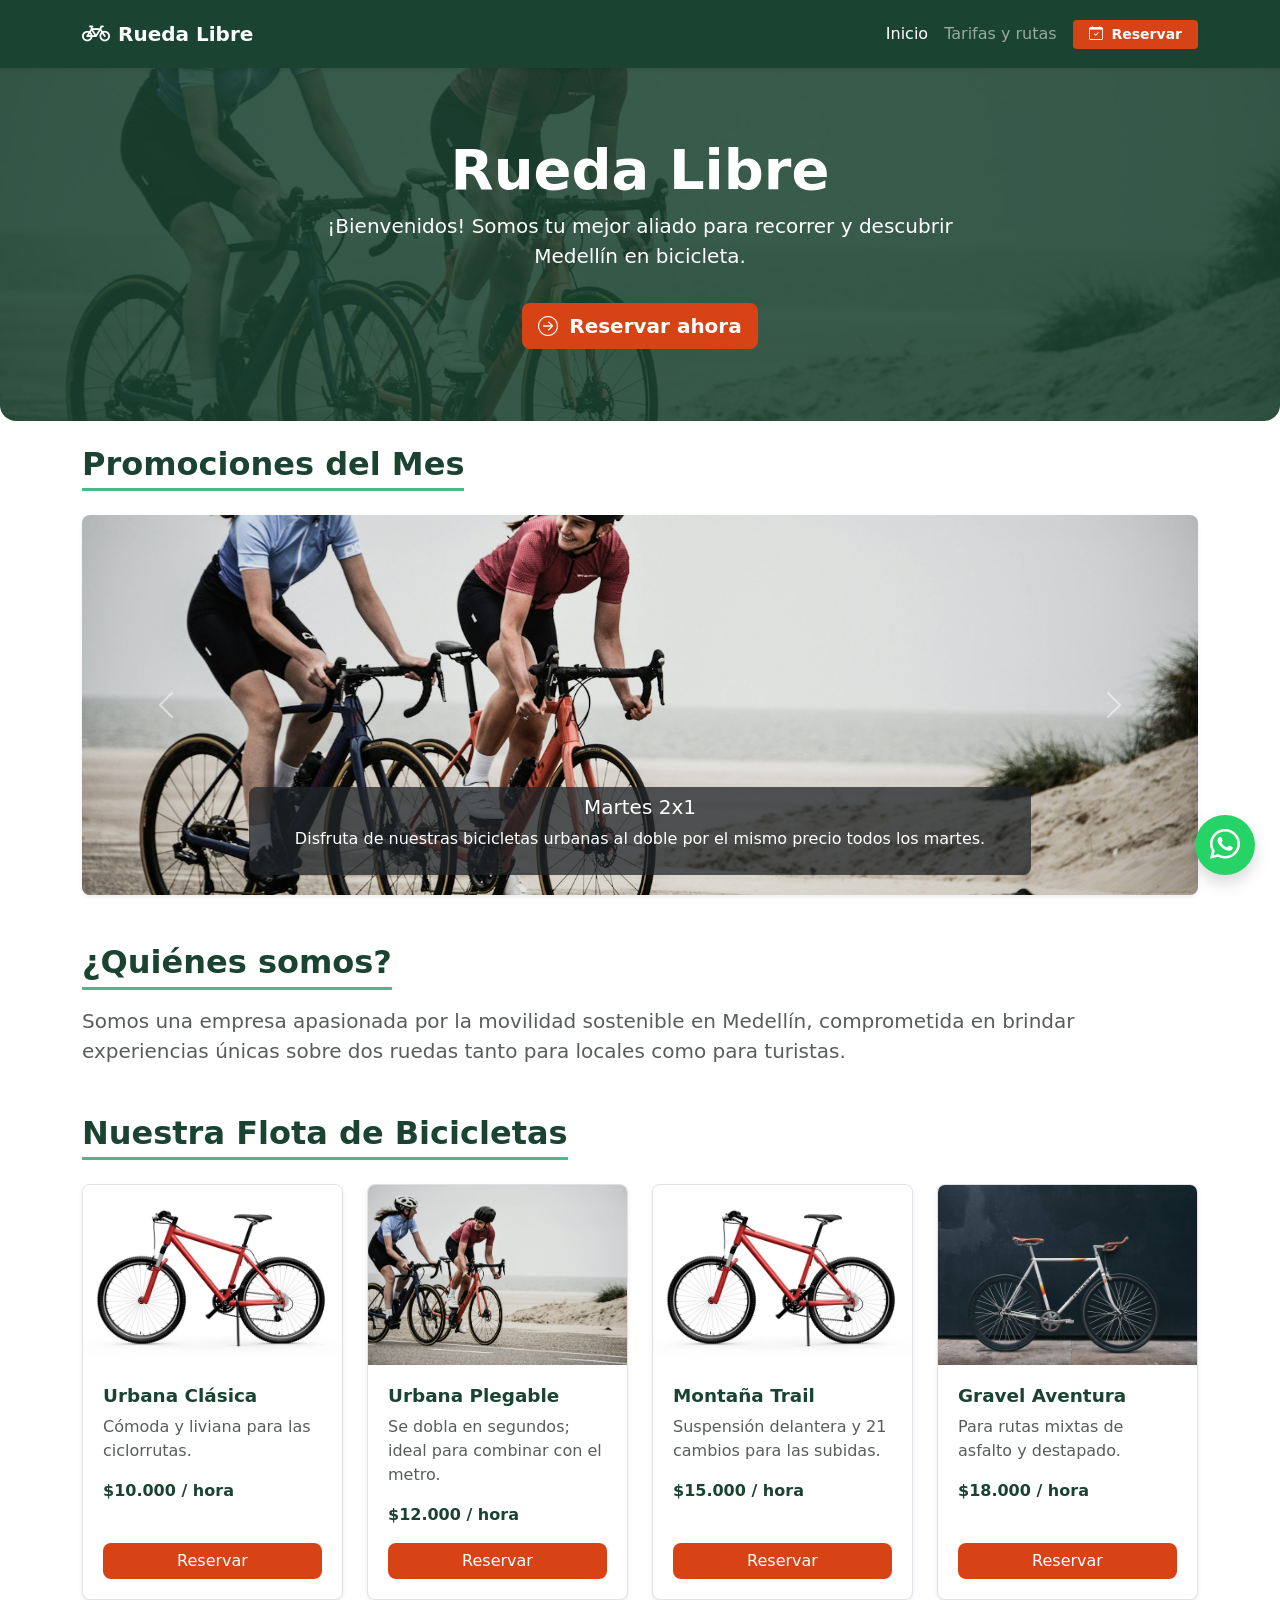
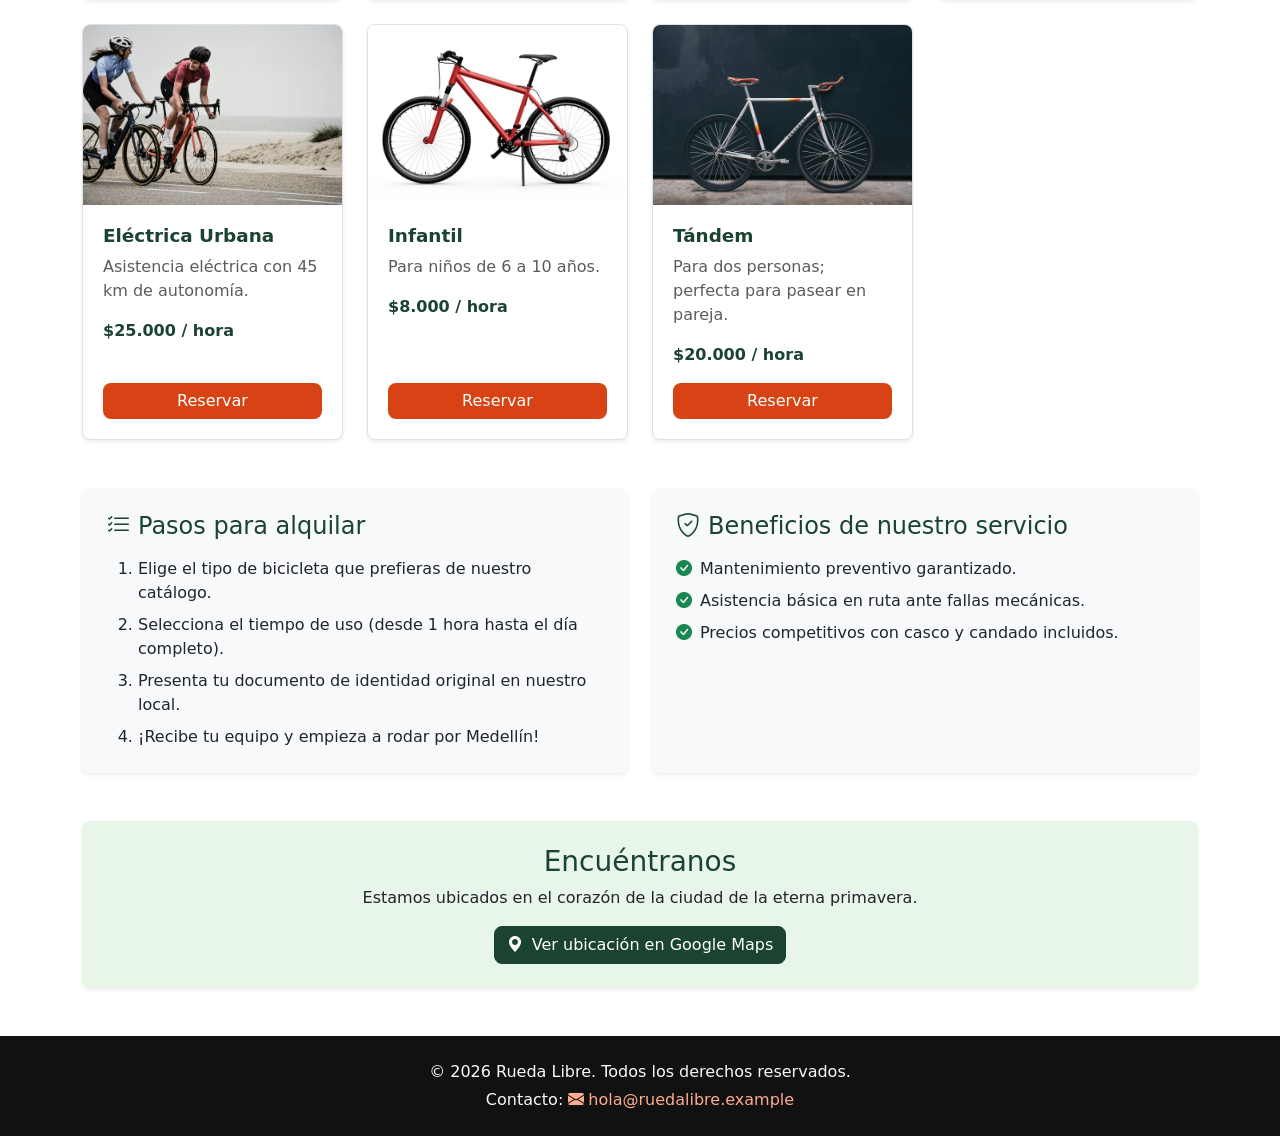
==== commit 02f260f3: "quatro" ====
--- a/index.html
+++ b/index.html
@@ -5,16 +5,13 @@
     <meta name="viewport" content="width=device-width, initial-scale=1.0">
     <meta name="description" content="Rueda Libre: Alquiler de bicicletas y recorridos guiados por Medellín. Explora la ciudad de manera sostenible.">
     <title>Rueda Libre | Alquiler de bicicletas en Medellín</title>
-    <!-- Bootstrap 5 CSS -->
+    
     <link href="https://cdn.jsdelivr.net/npm/bootstrap@5.3.3/dist/css/bootstrap.min.css" rel="stylesheet">
-    <!-- Bootstrap Icons -->
     <link rel="stylesheet" href="https://cdn.jsdelivr.net/npm/bootstrap-icons@1.11.3/font/bootstrap-icons.min.css">
-    <!-- CSS Propio -->
     <link rel="stylesheet" href="css/estilos.css">
 </head>
 <body class="pt-5 mt-3">
 
-    <!-- MiniReto 9: Navbar Responsive -->
     <nav class="navbar navbar-expand-lg navbar-dark bg-verde-ruta fixed-top shadow-sm">
         <div class="container">
             <a class="navbar-brand fw-bold d-flex align-items-center gap-2" href="index.html">
@@ -40,8 +37,6 @@
             </div>
         </div>
     </nav>
-
-    <!-- Encabezado / Hero Section -->
     <header class="hero-custom text-white text-center py-5 mb-4">
         <div class="container py-4">
             <h1 class="display-4 fw-bold">Rueda Libre</h1>
@@ -53,29 +48,27 @@
     </header>
 
     <main class="container my-4">
-
-        <!-- MiniReto 10: Carrusel de Promociones -->
         <section class="mb-5">
             <h2 class="section-title-custom mb-4">Promociones del Mes</h2>
             <div id="promoCarousel" class="carousel slide shadow-sm rounded overflow-hidden" data-bs-ride="carousel">
                 <div class="carousel-inner">
                     <div class="carousel-item active">
                         <img src="img/portada.jpg" class="d-block w-100 carousel-img" alt="Promoción Martes 2x1 en bicicletas urbanas">
-                        <div class="carousel-caption d-none d-md-block bg-dark bg-opacity-75 rounded p-2">
+                        <div class="carousel-caption bg-dark bg-opacity-75 rounded p-2">
                             <h5>Martes 2x1</h5>
                             <p>Disfruta de nuestras bicicletas urbanas al doble por el mismo precio todos los martes.</p>
                         </div>
                     </div>
                     <div class="carousel-item">
                         <img src="img/bicicleta.jpg" class="d-block w-100 carousel-img" alt="20% de descuento en bicicletas eléctricas de lunes a jueves">
-                        <div class="carousel-caption d-none d-md-block bg-dark bg-opacity-75 rounded p-2">
+                        <div class="carousel-caption bg-dark bg-opacity-75 rounded p-2">
                             <h5>20% OFF en Eléctricas</h5>
                             <p>Rueda con menor esfuerzo de lunes a jueves a un precio especial.</p>
                         </div>
                     </div>
                     <div class="carousel-item">
                         <img src="img/ruta.jpg" class="d-block w-100 carousel-img" alt="Recorrido guiado gratis si cumples años">
-                        <div class="carousel-caption d-none d-md-block bg-dark bg-opacity-75 rounded p-2">
+                        <div class="carousel-caption bg-dark bg-opacity-75 rounded p-2">
                             <h5>¡Celebra tu cumpleaños!</h5>
                             <p>El recorrido guiado es completamente gratis en el día de tu cumpleaños.</p>
                         </div>
@@ -92,52 +85,90 @@
             </div>
         </section>
 
-        <!-- ¿Quiénes Somos? -->
         <section id="quienes-somos" class="mb-5">
             <h2 class="section-title-custom mb-3">¿Quiénes somos?</h2>
             <p class="fs-5 text-muted">Somos una empresa apasionada por la movilidad sostenible en Medellín, comprometida en brindar experiencias únicas sobre dos ruedas tanto para locales como para turistas.</p>
         </section>
 
-        <!-- MiniReto 10: La Flota / Servicios en Cards -->
-        <section id="nuestros-servicios" class="mb-5">
-            <h2 class="section-title-custom mb-4">Nuestros Servicios y Flota</h2>
-            <div class="row g-4">
-                <div class="col-md-4">
-                    <div class="card h-100 shadow-sm border-0 position-relative">
-                        <img src="img/bicicleta.jpg" class="card-img-top card-img-fixed" alt="Bicicleta de alquiler urbana y de montaña">
-                        <div class="card-body d-flex flex-column">
-                            <h3 class="card-title h5 text-primary-custom">Alquiler de Bicicletas</h3>
-                            <p class="card-text text-secondary">Contamos con una amplia flota adaptada a tus necesidades. Incluye casco y candado de seguridad.</p>
-                            <a href="paginas/tarifas.html" class="btn btn-outline-primary mt-auto">Ver tarifas</a>
-                        </div>
-                    </div>
-                </div>
-                <div class="col-md-4">
-                    <div class="card h-100 shadow-sm border-0">
-                        <img src="img/ruta.jpg" class="card-img-top card-img-fixed" alt="Grupo en recorrido guiado por la ciudad">
-                        <div class="card-body d-flex flex-column">
-                            <h3 class="card-title h5 text-primary-custom">Recorridos Guiados</h3>
-                            <p class="card-text text-secondary">Explora Medellín acompañado por expertos locales. Conoce la historia, el arte urbano y los puntos icónicos.</p>
-                            <a href="paginas/tarifas.html#tabla-recorridos" class="btn btn-outline-primary mt-auto">Ver recorridos</a>
-                        </div>
-                    </div>
-                </div>
-                <div class="col-md-4">
-                    <!-- Tarjeta con etiqueta "Nuevo" posicionada (MiniReto 12) -->
-                    <div class="card h-100 shadow-sm border-0 position-relative">
-                        <span class="badge bg-danger position-absolute top-0 end-0 m-3 px-3 py-2 shadow">¡Nuevo!</span>
-                        <img src="img/portada.jpg" class="card-img-top card-img-fixed" alt="Bicicleta eléctrica de última tecnología">
-                        <div class="card-body d-flex flex-column">
-                            <h3 class="card-title h5 text-primary-custom">Flota Eléctrica</h3>
-                            <p class="card-text text-secondary">Experimenta asistencia de pedaleo avanzado para subir cualquier pendiente con total comodidad.</p>
-                            <a href="paginas/reservas.html" class="btn btn-outline-primary mt-auto">Consultar taller</a>
-                        </div>
-                    </div>
-                </div>
-            </div>
-        </section>
-
-        <!-- Cómo alquilar & Beneficios -->
+        <!-- SECCIÓN NUESTRA FLOTA (Grid adaptable con 7 modelos y Flexbox interno) -->
+        <section id="flota" class="mb-5">
+            <h2 class="section-title-custom mb-4">Nuestra Flota de Bicicletas</h2>
+            <div class="flota-grid">
+                
+                <article class="tarjeta-flota shadow-sm">
+                    <img src="img/bicicleta.jpg" alt="Urbana Clásica">
+                    <div class="tarjeta-cuerpo">
+                        <h3>Urbana Clásica</h3>
+                        <p class="descripcion text-muted">Cómoda y liviana para las ciclorrutas.</p>
+                        <p class="precio">$10.000 / hora</p>
+                        <a href="paginas/reservas.html" class="btn btn-naranja w-100 mt-auto">Reservar</a>
+                    </div>
+                </article>
+
+                <article class="tarjeta-flota shadow-sm">
+                    <img src="img/portada.jpg" alt="Urbana Plegable">
+                    <div class="tarjeta-cuerpo">
+                        <h3>Urbana Plegable</h3>
+                        <p class="descripcion text-muted">Se dobla en segundos; ideal para combinar con el metro.</p>
+                        <p class="precio">$12.000 / hora</p>
+                        <a href="paginas/reservas.html" class="btn btn-naranja w-100 mt-auto">Reservar</a>
+                    </div>
+                </article>
+
+                <article class="tarjeta-flota shadow-sm">
+                    <img src="img/bicicleta.jpg" alt="Montaña Trail">
+                    <div class="tarjeta-cuerpo">
+                        <h3>Montaña Trail</h3>
+                        <p class="descripcion text-muted">Suspensión delantera y 21 cambios para las subidas.</p>
+                        <p class="precio">$15.000 / hora</p>
+                        <a href="paginas/reservas.html" class="btn btn-naranja w-100 mt-auto">Reservar</a>
+                    </div>
+                </article>
+
+                <article class="tarjeta-flota shadow-sm">
+                    <img src="img/ruta.jpg" alt="Gravel Aventura">
+                    <div class="tarjeta-cuerpo">
+                        <h3>Gravel Aventura</h3>
+                        <p class="descripcion text-muted">Para rutas mixtas de asfalto y destapado.</p>
+                        <p class="precio">$18.000 / hora</p>
+                        <a href="paginas/reservas.html" class="btn btn-naranja w-100 mt-auto">Reservar</a>
+                    </div>
+                </article>
+
+                <article class="tarjeta-flota shadow-sm">
+                    <img src="img/portada.jpg" alt="Eléctrica Urbana">
+                    <div class="tarjeta-cuerpo">
+                        <h3>Eléctrica Urbana</h3>
+                        <p class="descripcion text-muted">Asistencia eléctrica con 45 km de autonomía.</p>
+                        <p class="precio">$25.000 / hora</p>
+                        <a href="paginas/reservas.html" class="btn btn-naranja w-100 mt-auto">Reservar</a>
+                    </div>
+                </article>
+
+                <article class="tarjeta-flota shadow-sm">
+                    <img src="img/bicicleta.jpg" alt="Infantil">
+                    <div class="tarjeta-cuerpo">
+                        <h3>Infantil</h3>
+                        <p class="descripcion text-muted">Para niños de 6 a 10 años.</p>
+                        <p class="precio">$8.000 / hora</p>
+                        <a href="paginas/reservas.html" class="btn btn-naranja w-100 mt-auto">Reservar</a>
+                    </div>
+                </article>
+
+                <!-- Modelo #7 exigido por el MiniReto (Tándem) -->
+                <article class="tarjeta-flota shadow-sm">
+                    <img src="img/ruta.jpg" alt="Tándem">
+                    <div class="tarjeta-cuerpo">
+                        <h3>Tándem</h3>
+                        <p class="descripcion text-muted">Para dos personas; perfecta para pasear en pareja.</p>
+                        <p class="precio">$20.000 / hora</p>
+                        <a href="paginas/reservas.html" class="btn btn-naranja w-100 mt-auto">Reservar</a>
+                    </div>
+                </article>
+
+            </div>
+        </section>
+
         <section id="como-alquilar" class="mb-5">
             <div class="row g-4">
                 <div class="col-md-6">
@@ -164,7 +195,6 @@
             </div>
         </section>
 
-        <!-- Encuéntranos -->
         <section id="encuentranos" class="p-4 bg-verde-claro rounded shadow-sm mb-5 text-center">
             <h2 class="h3 text-primary-custom mb-2">Encuéntranos</h2>
             <p class="mb-3">Estamos ubicados en el corazón de la ciudad de la eterna primavera.</p>
@@ -175,12 +205,10 @@
 
     </main>
 
-    <!-- Botón flotante de WhatsApp -->
     <a href="https://wa.me/573000000000" target="_blank" class="whatsapp-float shadow" aria-label="Contactar por WhatsApp">
         <i class="bi bi-whatsapp"></i>
     </a>
 
-    <!-- Pie de Página -->
     <footer class="footer-custom py-4 text-center text-light">
         <div class="container">
             <p class="mb-1">&copy; 2026 Rueda Libre. Todos los derechos reservados.</p>
@@ -188,7 +216,6 @@
         </div>
     </footer>
 
-    <!-- JS Bundle de Bootstrap -->
     <script src="https://cdn.jsdelivr.net/npm/bootstrap@5.3.3/dist/js/bootstrap.bundle.min.js"></script>
 </body>
 </html>
--- a/css/estilos.css
+++ b/css/estilos.css
@@ -5,6 +5,12 @@
     --bs-link-hover-color: #2d6a4f;
     --bs-body-font-family: 'Segoe UI', system-ui, -apple-system, sans-serif;
     --bs-border-radius: 0.5rem;
+}
+
+/* Regla para evitar desbordamientos de imágenes */
+img {
+    max-width: 100%;
+    height: auto;
 }
 
 .btn-primary {
@@ -72,6 +78,50 @@
     object-fit: cover;
 }
 
+/* ==========================================================================
+   ESTILOS PARA LA SECCIÓN DE LA FLOTA (Grid + Flexbox)
+   ========================================================================== */
+.flota-grid {
+    display: grid;
+    grid-template-columns: repeat(auto-fit, minmax(250px, 1fr));
+    gap: 1.5rem;
+}
+
+.tarjeta-flota {
+    background-color: #ffffff;
+    border: 1px solid #dee2e6;
+    border-radius: var(--bs-border-radius);
+    overflow: hidden;
+    display: flex;
+    flex-direction: column;
+}
+
+.tarjeta-flota img {
+    height: 180px;
+    object-fit: cover;
+    width: 100%;
+}
+
+.tarjeta-cuerpo {
+    padding: 1.25rem;
+    display: flex;
+    flex-direction: column;
+    flex: 1;
+}
+
+.tarjeta-cuerpo h3 {
+    font-size: 1.15rem;
+    font-weight: 700;
+    color: var(--bs-primary);
+    margin-bottom: 0.5rem;
+}
+
+.tarjeta-cuerpo .precio {
+    font-weight: bold;
+    color: #1b4332;
+    margin-bottom: 1rem;
+}
+
 .footer-custom {
     background-color: #111111;
 }
@@ -84,7 +134,6 @@
     max-width: 900px;
 }
 
-/* Botón flotante de WhatsApp */
 .whatsapp-float {
     position: fixed;
     width: 60px;
@@ -109,4 +158,27 @@
     background-color: #1ebe5d;
     color: #ffffff;
     transform: scale(1.08);
+}
+
+/* ==========================================================================
+   AJUSTES RESPONSIVE (MÓVIL)
+   ========================================================================== */
+@media (max-width: 768px) {
+    .carousel-img {
+        height: 220px; /* Reduce la altura en celulares */
+    }
+    
+    .carousel-caption {
+        padding: 0.25rem 0.5rem !important;
+    }
+
+    .carousel-caption h5 {
+        font-size: 0.95rem;
+        margin-bottom: 0.1rem;
+    }
+
+    .carousel-caption p {
+        font-size: 0.8rem;
+        margin-bottom: 0;
+    }
 }
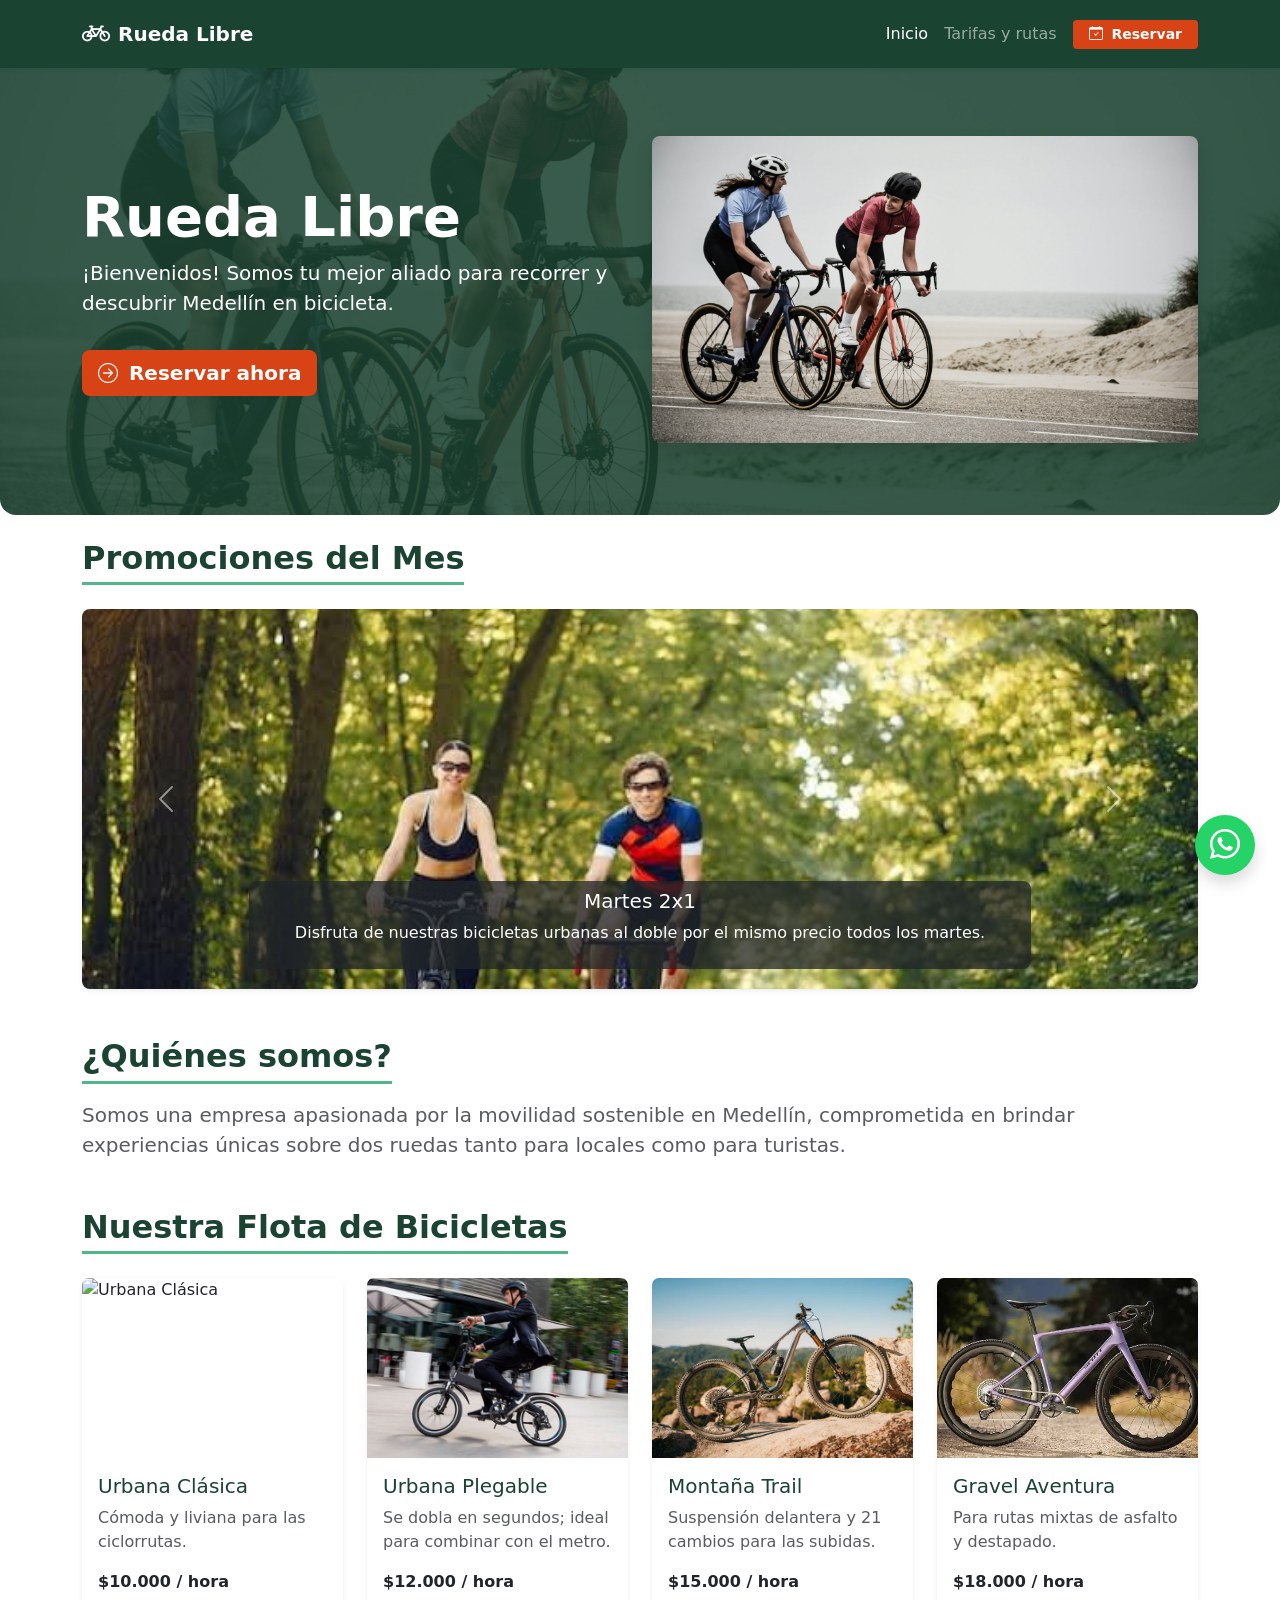
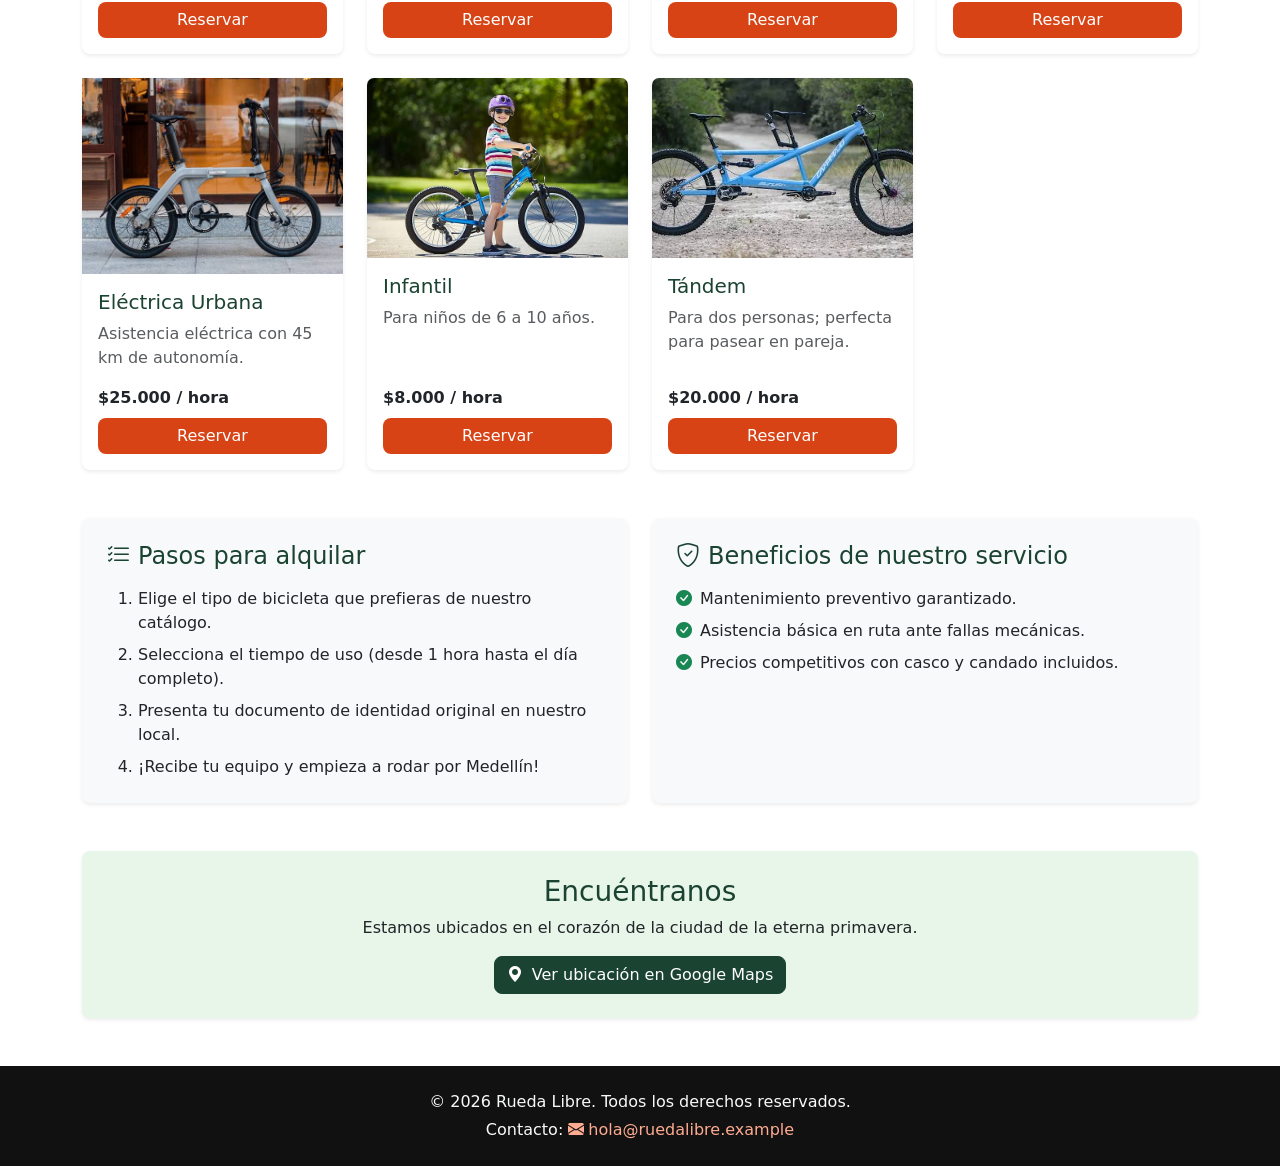
==== commit 8ff8baac: "imgp1" ====
--- a/index.html
+++ b/index.html
@@ -5,13 +5,11 @@
     <meta name="viewport" content="width=device-width, initial-scale=1.0">
     <meta name="description" content="Rueda Libre: Alquiler de bicicletas y recorridos guiados por Medellín. Explora la ciudad de manera sostenible.">
     <title>Rueda Libre | Alquiler de bicicletas en Medellín</title>
-    
     <link href="https://cdn.jsdelivr.net/npm/bootstrap@5.3.3/dist/css/bootstrap.min.css" rel="stylesheet">
     <link rel="stylesheet" href="https://cdn.jsdelivr.net/npm/bootstrap-icons@1.11.3/font/bootstrap-icons.min.css">
     <link rel="stylesheet" href="css/estilos.css">
 </head>
 <body class="pt-5 mt-3">
-
     <nav class="navbar navbar-expand-lg navbar-dark bg-verde-ruta fixed-top shadow-sm">
         <div class="container">
             <a class="navbar-brand fw-bold d-flex align-items-center gap-2" href="index.html">
@@ -37,37 +35,43 @@
             </div>
         </div>
     </nav>
-    <header class="hero-custom text-white text-center py-5 mb-4">
+    <header class="hero-custom text-white py-5 mb-4">
         <div class="container py-4">
-            <h1 class="display-4 fw-bold">Rueda Libre</h1>
-            <p class="lead max-w-700 mx-auto">¡Bienvenidos! Somos tu mejor aliado para recorrer y descubrir Medellín en bicicleta.</p>
-            <a href="paginas/reservas.html" class="btn btn-naranja btn-lg mt-3 fw-bold">
-                <i class="bi bi-arrow-right-circle me-1" aria-hidden="true"></i> Reservar ahora
-            </a>
+            <div class="row align-items-center g-4">
+                <div class="col-12 col-lg-6 text-center text-lg-start">
+                    <h1 class="display-4 fw-bold">Rueda Libre</h1>
+                    <p class="lead">¡Bienvenidos! Somos tu mejor aliado para recorrer y descubrir Medellín en bicicleta.</p>
+                    <a href="paginas/reservas.html" class="btn btn-naranja btn-lg mt-3 fw-bold">
+                        <i class="bi bi-arrow-right-circle me-1" aria-hidden="true"></i> Reservar ahora
+                    </a>
+                </div>
+                <div class="col-12 col-lg-6 text-center">
+                    <img src="img/portada.jpg" class="img-fluid rounded shadow" alt="Bicicleta urbana">
+                </div>
+            </div>
         </div>
     </header>
-
     <main class="container my-4">
         <section class="mb-5">
             <h2 class="section-title-custom mb-4">Promociones del Mes</h2>
             <div id="promoCarousel" class="carousel slide shadow-sm rounded overflow-hidden" data-bs-ride="carousel">
                 <div class="carousel-inner">
                     <div class="carousel-item active">
-                        <img src="img/portada.jpg" class="d-block w-100 carousel-img" alt="Promoción Martes 2x1 en bicicletas urbanas">
+                        <img src="img/2por1.jpeg" class="d-block w-100 carousel-img" alt="Promoción Martes 2x1 en bicicletas urbanas">
                         <div class="carousel-caption bg-dark bg-opacity-75 rounded p-2">
                             <h5>Martes 2x1</h5>
                             <p>Disfruta de nuestras bicicletas urbanas al doble por el mismo precio todos los martes.</p>
                         </div>
                     </div>
                     <div class="carousel-item">
-                        <img src="img/bicicleta.jpg" class="d-block w-100 carousel-img" alt="20% de descuento en bicicletas eléctricas de lunes a jueves">
+                        <img src="img/electrica20.jpeg" class="d-block w-100 carousel-img" alt="20% de descuento en bicicletas eléctricas de lunes a jueves">
                         <div class="carousel-caption bg-dark bg-opacity-75 rounded p-2">
                             <h5>20% OFF en Eléctricas</h5>
                             <p>Rueda con menor esfuerzo de lunes a jueves a un precio especial.</p>
                         </div>
                     </div>
                     <div class="carousel-item">
-                        <img src="img/ruta.jpg" class="d-block w-100 carousel-img" alt="Recorrido guiado gratis si cumples años">
+                        <img src="img/grupociclistas.jpg" class="d-block w-100 carousel-img" alt="Recorrido guiado gratis si cumples años">
                         <div class="carousel-caption bg-dark bg-opacity-75 rounded p-2">
                             <h5>¡Celebra tu cumpleaños!</h5>
                             <p>El recorrido guiado es completamente gratis en el día de tu cumpleaños.</p>
@@ -84,91 +88,92 @@
                 </button>
             </div>
         </section>
-
         <section id="quienes-somos" class="mb-5">
             <h2 class="section-title-custom mb-3">¿Quiénes somos?</h2>
             <p class="fs-5 text-muted">Somos una empresa apasionada por la movilidad sostenible en Medellín, comprometida en brindar experiencias únicas sobre dos ruedas tanto para locales como para turistas.</p>
         </section>
-
-        <!-- SECCIÓN NUESTRA FLOTA (Grid adaptable con 7 modelos y Flexbox interno) -->
         <section id="flota" class="mb-5">
             <h2 class="section-title-custom mb-4">Nuestra Flota de Bicicletas</h2>
-            <div class="flota-grid">
-                
-                <article class="tarjeta-flota shadow-sm">
-                    <img src="img/bicicleta.jpg" alt="Urbana Clásica">
-                    <div class="tarjeta-cuerpo">
-                        <h3>Urbana Clásica</h3>
-                        <p class="descripcion text-muted">Cómoda y liviana para las ciclorrutas.</p>
-                        <p class="precio">$10.000 / hora</p>
-                        <a href="paginas/reservas.html" class="btn btn-naranja w-100 mt-auto">Reservar</a>
-                    </div>
-                </article>
-
-                <article class="tarjeta-flota shadow-sm">
-                    <img src="img/portada.jpg" alt="Urbana Plegable">
-                    <div class="tarjeta-cuerpo">
-                        <h3>Urbana Plegable</h3>
-                        <p class="descripcion text-muted">Se dobla en segundos; ideal para combinar con el metro.</p>
-                        <p class="precio">$12.000 / hora</p>
-                        <a href="paginas/reservas.html" class="btn btn-naranja w-100 mt-auto">Reservar</a>
-                    </div>
-                </article>
-
-                <article class="tarjeta-flota shadow-sm">
-                    <img src="img/bicicleta.jpg" alt="Montaña Trail">
-                    <div class="tarjeta-cuerpo">
-                        <h3>Montaña Trail</h3>
-                        <p class="descripcion text-muted">Suspensión delantera y 21 cambios para las subidas.</p>
-                        <p class="precio">$15.000 / hora</p>
-                        <a href="paginas/reservas.html" class="btn btn-naranja w-100 mt-auto">Reservar</a>
-                    </div>
-                </article>
-
-                <article class="tarjeta-flota shadow-sm">
-                    <img src="img/ruta.jpg" alt="Gravel Aventura">
-                    <div class="tarjeta-cuerpo">
-                        <h3>Gravel Aventura</h3>
-                        <p class="descripcion text-muted">Para rutas mixtas de asfalto y destapado.</p>
-                        <p class="precio">$18.000 / hora</p>
-                        <a href="paginas/reservas.html" class="btn btn-naranja w-100 mt-auto">Reservar</a>
-                    </div>
-                </article>
-
-                <article class="tarjeta-flota shadow-sm">
-                    <img src="img/portada.jpg" alt="Eléctrica Urbana">
-                    <div class="tarjeta-cuerpo">
-                        <h3>Eléctrica Urbana</h3>
-                        <p class="descripcion text-muted">Asistencia eléctrica con 45 km de autonomía.</p>
-                        <p class="precio">$25.000 / hora</p>
-                        <a href="paginas/reservas.html" class="btn btn-naranja w-100 mt-auto">Reservar</a>
-                    </div>
-                </article>
-
-                <article class="tarjeta-flota shadow-sm">
-                    <img src="img/bicicleta.jpg" alt="Infantil">
-                    <div class="tarjeta-cuerpo">
-                        <h3>Infantil</h3>
-                        <p class="descripcion text-muted">Para niños de 6 a 10 años.</p>
-                        <p class="precio">$8.000 / hora</p>
-                        <a href="paginas/reservas.html" class="btn btn-naranja w-100 mt-auto">Reservar</a>
-                    </div>
-                </article>
-
-                <!-- Modelo #7 exigido por el MiniReto (Tándem) -->
-                <article class="tarjeta-flota shadow-sm">
-                    <img src="img/ruta.jpg" alt="Tándem">
-                    <div class="tarjeta-cuerpo">
-                        <h3>Tándem</h3>
-                        <p class="descripcion text-muted">Para dos personas; perfecta para pasear en pareja.</p>
-                        <p class="precio">$20.000 / hora</p>
-                        <a href="paginas/reservas.html" class="btn btn-naranja w-100 mt-auto">Reservar</a>
-                    </div>
-                </article>
-
-            </div>
-        </section>
-
+            <div class="row g-4">
+                <div class="col-12 col-sm-6 col-lg-3">
+                    <div class="card h-100 shadow-sm border-0 d-flex flex-column">
+                        <img src="https://images.unsplash.com/photo-1485965120184-e220f721d03e?auto=format&fit=crop&w=600&q=80" class="card-img-top card-img-fixed" alt="Urbana Clásica">
+                        <div class="card-body d-flex flex-column">
+                            <h3 class="h5 card-title text-primary-custom">Urbana Clásica</h3>
+                            <p class="card-text text-muted">Cómoda y liviana para las ciclorrutas.</p>
+                            <p class="fw-bold text-dark mt-auto mb-2">$10.000 / hora</p>
+                            <a href="paginas/reservas.html" class="btn btn-naranja w-100">Reservar</a>
+                        </div>
+                    </div>
+                </div>
+                <div class="col-12 col-sm-6 col-lg-3">
+                    <div class="card h-100 shadow-sm border-0 d-flex flex-column">
+                        <img src="img/plegable.jpg" class="card-img-top card-img-fixed" alt="Urbana Plegable">
+                        <div class="card-body d-flex flex-column">
+                            <h3 class="h5 card-title text-primary-custom">Urbana Plegable</h3>
+                            <p class="card-text text-muted">Se dobla en segundos; ideal para combinar con el metro.</p>
+                            <p class="fw-bold text-dark mt-auto mb-2">$12.000 / hora</p>
+                            <a href="paginas/reservas.html" class="btn btn-naranja w-100">Reservar</a>
+                        </div>
+                    </div>
+                </div>
+                <div class="col-12 col-sm-6 col-lg-3">
+                    <div class="card h-100 shadow-sm border-0 d-flex flex-column">
+                        <img src="img/trail.jpeg" class="card-img-top card-img-fixed" alt="Montaña Trail">
+                        <div class="card-body d-flex flex-column">
+                            <h3 class="h5 card-title text-primary-custom">Montaña Trail</h3>
+                            <p class="card-text text-muted">Suspensión delantera y 21 cambios para las subidas.</p>
+                            <p class="fw-bold text-dark mt-auto mb-2">$15.000 / hora</p>
+                            <a href="paginas/reservas.html" class="btn btn-naranja w-100">Reservar</a>
+                        </div>
+                    </div>
+                </div>
+                <div class="col-12 col-sm-6 col-lg-3">
+                    <div class="card h-100 shadow-sm border-0 d-flex flex-column">
+                        <img src="img/gravel.jpeg" class="card-img-top card-img-fixed" alt="Gravel Aventura">
+                        <div class="card-body d-flex flex-column">
+                            <h3 class="h5 card-title text-primary-custom">Gravel Aventura</h3>
+                            <p class="card-text text-muted">Para rutas mixtas de asfalto y destapado.</p>
+                            <p class="fw-bold text-dark mt-auto mb-2">$18.000 / hora</p>
+                            <a href="paginas/reservas.html" class="btn btn-naranja w-100">Reservar</a>
+                        </div>
+                    </div>
+                </div>
+                <div class="col-12 col-sm-6 col-lg-3">
+                    <div class="card h-100 shadow-sm border-0 d-flex flex-column">
+                        <img src="img/electrica.jpeg"card-img-top card-img-fixed" alt="Eléctrica Urbana">
+                        <div class="card-body d-flex flex-column">
+                            <h3 class="h5 card-title text-primary-custom">Eléctrica Urbana</h3>
+                            <p class="card-text text-muted">Asistencia eléctrica con 45 km de autonomía.</p>
+                            <p class="fw-bold text-dark mt-auto mb-2">$25.000 / hora</p>
+                            <a href="paginas/reservas.html" class="btn btn-naranja w-100">Reservar</a>
+                        </div>
+                    </div>
+                </div>
+                <div class="col-12 col-sm-6 col-lg-3">
+                    <div class="card h-100 shadow-sm border-0 d-flex flex-column">
+                        <img src="img/infaitl.jpeg" class="card-img-top card-img-fixed" alt="Infantil">
+                        <div class="card-body d-flex flex-column">
+                            <h3 class="h5 card-title text-primary-custom">Infantil</h3>
+                            <p class="card-text text-muted">Para niños de 6 a 10 años.</p>
+                            <p class="fw-bold text-dark mt-auto mb-2">$8.000 / hora</p>
+                            <a href="paginas/reservas.html" class="btn btn-naranja w-100">Reservar</a>
+                        </div>
+                    </div>
+                </div>
+                <div class="col-12 col-sm-6 col-lg-3">
+                    <div class="card h-100 shadow-sm border-0 d-flex flex-column">
+                        <img src="img/tandem.jpeg" class="card-img-top card-img-fixed" alt="Tándem">
+                        <div class="card-body d-flex flex-column">
+                            <h3 class="h5 card-title text-primary-custom">Tándem</h3>
+                            <p class="card-text text-muted">Para dos personas; perfecta para pasear en pareja.</p>
+                            <p class="fw-bold text-dark mt-auto mb-2">$20.000 / hora</p>
+                            <a href="paginas/reservas.html" class="btn btn-naranja w-100">Reservar</a>
+                        </div>
+                    </div>
+                </div>
+            </div>
+        </section>
         <section id="como-alquilar" class="mb-5">
             <div class="row g-4">
                 <div class="col-md-6">
@@ -194,7 +199,6 @@
                 </div>
             </div>
         </section>
-
         <section id="encuentranos" class="p-4 bg-verde-claro rounded shadow-sm mb-5 text-center">
             <h2 class="h3 text-primary-custom mb-2">Encuéntranos</h2>
             <p class="mb-3">Estamos ubicados en el corazón de la ciudad de la eterna primavera.</p>
@@ -202,20 +206,16 @@
                 <i class="bi bi-geo-alt-fill me-1" aria-hidden="true"></i> Ver ubicación en Google Maps
             </a>
         </section>
-
     </main>
-
     <a href="https://wa.me/573000000000" target="_blank" class="whatsapp-float shadow" aria-label="Contactar por WhatsApp">
         <i class="bi bi-whatsapp"></i>
     </a>
-
     <footer class="footer-custom py-4 text-center text-light">
         <div class="container">
             <p class="mb-1">&copy; 2026 Rueda Libre. Todos los derechos reservados.</p>
             <p class="mb-0">Contacto: <a href="mailto:hola@ruedalibre.example" class="text-naranja text-decoration-none"><i class="bi bi-envelope-fill me-1" aria-hidden="true"></i>hola@ruedalibre.example</a></p>
         </div>
     </footer>
-
     <script src="https://cdn.jsdelivr.net/npm/bootstrap@5.3.3/dist/js/bootstrap.bundle.min.js"></script>
 </body>
 </html>
--- a/css/estilos.css
+++ b/css/estilos.css
@@ -7,7 +7,6 @@
     --bs-border-radius: 0.5rem;
 }
 
-/* Regla para evitar desbordamientos de imágenes */
 img {
     max-width: 100%;
     height: auto;
@@ -74,52 +73,8 @@
 }
 
 .card-img-fixed {
-    height: 200px;
-    object-fit: cover;
-}
-
-/* ==========================================================================
-   ESTILOS PARA LA SECCIÓN DE LA FLOTA (Grid + Flexbox)
-   ========================================================================== */
-.flota-grid {
-    display: grid;
-    grid-template-columns: repeat(auto-fit, minmax(250px, 1fr));
-    gap: 1.5rem;
-}
-
-.tarjeta-flota {
-    background-color: #ffffff;
-    border: 1px solid #dee2e6;
-    border-radius: var(--bs-border-radius);
-    overflow: hidden;
-    display: flex;
-    flex-direction: column;
-}
-
-.tarjeta-flota img {
     height: 180px;
     object-fit: cover;
-    width: 100%;
-}
-
-.tarjeta-cuerpo {
-    padding: 1.25rem;
-    display: flex;
-    flex-direction: column;
-    flex: 1;
-}
-
-.tarjeta-cuerpo h3 {
-    font-size: 1.15rem;
-    font-weight: 700;
-    color: var(--bs-primary);
-    margin-bottom: 0.5rem;
-}
-
-.tarjeta-cuerpo .precio {
-    font-weight: bold;
-    color: #1b4332;
-    margin-bottom: 1rem;
 }
 
 .footer-custom {
@@ -160,12 +115,10 @@
     transform: scale(1.08);
 }
 
-/* ==========================================================================
-   AJUSTES RESPONSIVE (MÓVIL)
-   ========================================================================== */
+/* responsive */
 @media (max-width: 768px) {
     .carousel-img {
-        height: 220px; /* Reduce la altura en celulares */
+        height: 220px; 
     }
     
     .carousel-caption {
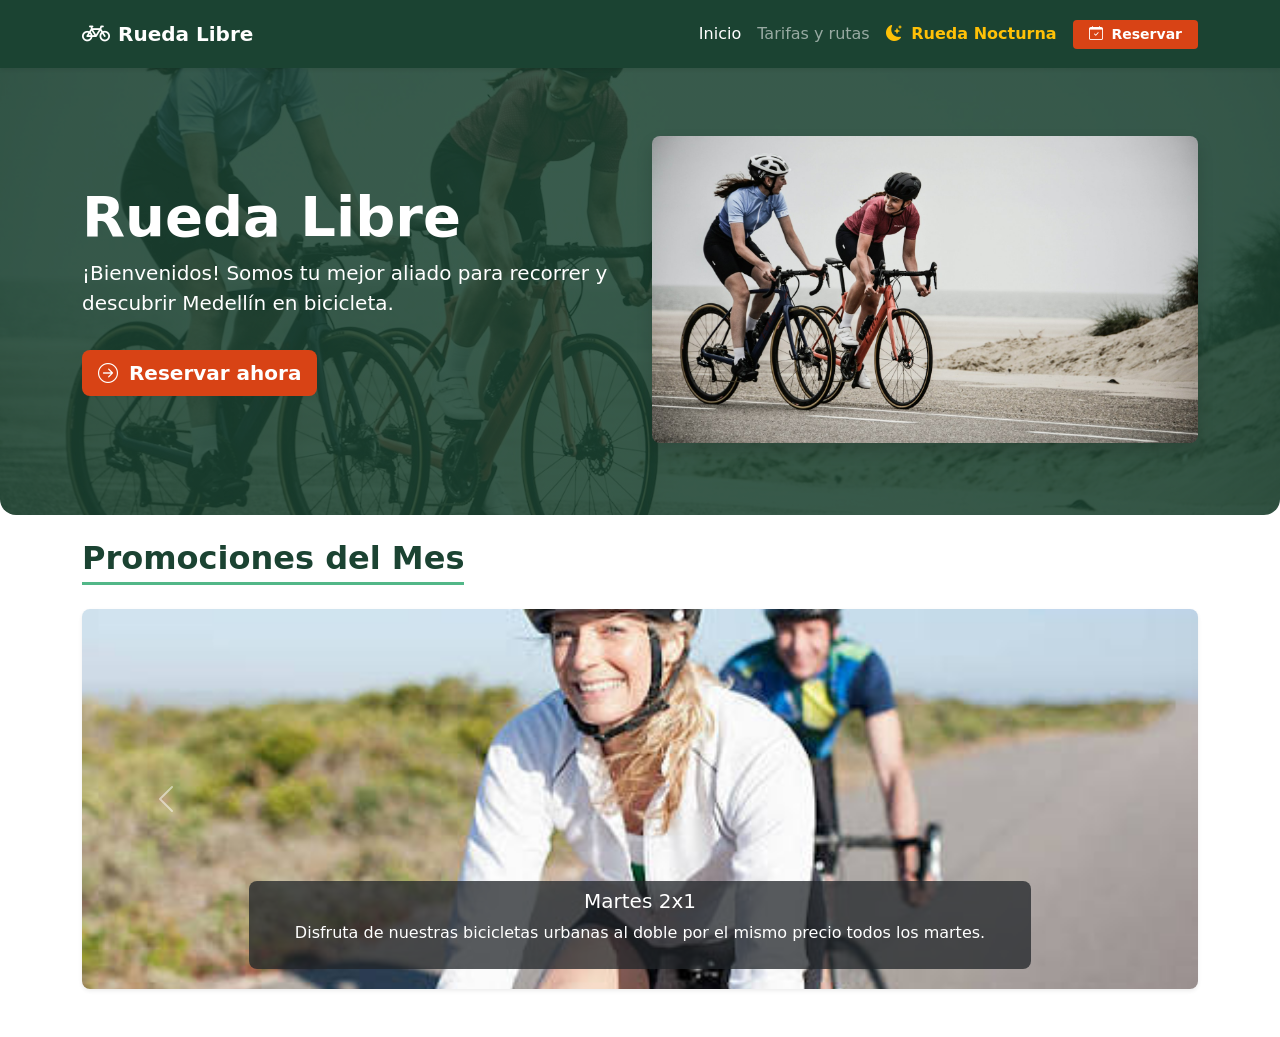
==== commit 5c581d17: "Nocturna" ====
--- a/index.html
+++ b/index.html
@@ -5,19 +5,27 @@
     <meta name="viewport" content="width=device-width, initial-scale=1.0">
     <meta name="description" content="Rueda Libre: Alquiler de bicicletas y recorridos guiados por Medellín. Explora la ciudad de manera sostenible.">
     <title>Rueda Libre | Alquiler de bicicletas en Medellín</title>
+    <!-- botstrap 5 -->
     <link href="https://cdn.jsdelivr.net/npm/bootstrap@5.3.3/dist/css/bootstrap.min.css" rel="stylesheet">
+    <!-- botstrap para iconos -->
     <link rel="stylesheet" href="https://cdn.jsdelivr.net/npm/bootstrap-icons@1.11.3/font/bootstrap-icons.min.css">
+    <!-- estilos personalizados -->
     <link rel="stylesheet" href="css/estilos.css">
 </head>
 <body class="pt-5 mt-3">
+
+    <!-- navbar -->
     <nav class="navbar navbar-expand-lg navbar-dark bg-verde-ruta fixed-top shadow-sm">
         <div class="container">
+            <!-- logo y nombre -->
             <a class="navbar-brand fw-bold d-flex align-items-center gap-2" href="index.html">
                 <i class="bi bi-bicycle fs-3" aria-hidden="true"></i> Rueda Libre
             </a>
+            <!-- boton moviles -->
             <button class="navbar-toggler" type="button" data-bs-toggle="collapse" data-bs-target="#navbarNav" aria-controls="navbarNav" aria-expanded="false" aria-label="Abrir menú de navegación">
                 <span class="navbar-toggler-icon"></span>
             </button>
+            <!-- enlaces de navegaciion -->
             <div class="collapse navbar-collapse" id="navbarNav">
                 <ul class="navbar-nav ms-auto align-items-lg-center">
                     <li class="nav-item">
@@ -25,6 +33,12 @@
                     </li>
                     <li class="nav-item">
                         <a class="nav-link" href="paginas/tarifas.html">Tarifas y rutas</a>
+                    </li>
+                    <!-- Enlace integrado a Rueda Nocturna (Contrarreloj 2) -->
+                    <li class="nav-item">
+                        <a class="nav-link text-warning fw-semibold" href="nocturna/index.html">
+                            <i class="bi bi-moon-stars-fill me-1"></i> Rueda Nocturna
+                        </a>
                     </li>
                     <li class="nav-item ms-lg-2 mt-2 mt-lg-0">
                         <a class="btn btn-naranja btn-sm px-3 fw-bold" href="paginas/reservas.html">
@@ -35,9 +49,12 @@
             </div>
         </div>
     </nav>
+
+    <!-- portada principal -->
     <header class="hero-custom text-white py-5 mb-4">
         <div class="container py-4">
             <div class="row align-items-center g-4">
+                <!-- Columna txt -->
                 <div class="col-12 col-lg-6 text-center text-lg-start">
                     <h1 class="display-4 fw-bold">Rueda Libre</h1>
                     <p class="lead">¡Bienvenidos! Somos tu mejor aliado para recorrer y descubrir Medellín en bicicleta.</p>
@@ -51,18 +68,24 @@
             </div>
         </div>
     </header>
+
+    <!-- main -->
     <main class="container my-4">
+
+        <!-- promociones -->
         <section class="mb-5">
             <h2 class="section-title-custom mb-4">Promociones del Mes</h2>
             <div id="promoCarousel" class="carousel slide shadow-sm rounded overflow-hidden" data-bs-ride="carousel">
                 <div class="carousel-inner">
+                    <!-- foto 1 slider -->
                     <div class="carousel-item active">
-                        <img src="img/2por1.jpeg" class="d-block w-100 carousel-img" alt="Promoción Martes 2x1 en bicicletas urbanas">
+                        <img src="img/dosuno.jpeg" class="d-block w-100 carousel-img" alt="Promoción Martes 2x1 en bicicletas urbanas">
                         <div class="carousel-caption bg-dark bg-opacity-75 rounded p-2">
                             <h5>Martes 2x1</h5>
                             <p>Disfruta de nuestras bicicletas urbanas al doble por el mismo precio todos los martes.</p>
                         </div>
                     </div>
+                    <!-- foto 2 slider -->
                     <div class="carousel-item">
                         <img src="img/electrica20.jpeg" class="d-block w-100 carousel-img" alt="20% de descuento en bicicletas eléctricas de lunes a jueves">
                         <div class="carousel-caption bg-dark bg-opacity-75 rounded p-2">
@@ -70,6 +93,7 @@
                             <p>Rueda con menor esfuerzo de lunes a jueves a un precio especial.</p>
                         </div>
                     </div>
+                    <!-- foto 3 slider -->
                     <div class="carousel-item">
                         <img src="img/grupociclistas.jpg" class="d-block w-100 carousel-img" alt="Recorrido guiado gratis si cumples años">
                         <div class="carousel-caption bg-dark bg-opacity-75 rounded p-2">
@@ -77,145 +101,17 @@
                             <p>El recorrido guiado es completamente gratis en el día de tu cumpleaños.</p>
                         </div>
                     </div>
-                </div>
-                <button class="carousel-control-prev" type="button" data-bs-target="#promoCarousel" data-bs-slide="prev">
-                    <span class="carousel-control-prev-icon" aria-hidden="true"></span>
-                    <span class="visually-hidden">Anterior</span>
-                </button>
-                <button class="carousel-control-next" type="button" data-bs-target="#promoCarousel" data-bs-slide="next">
-                    <span class="carousel-control-next-icon" aria-hidden="true"></span>
-                    <span class="visually-hidden">Siguiente</span>
-                </button>
-            </div>
-        </section>
-        <section id="quienes-somos" class="mb-5">
-            <h2 class="section-title-custom mb-3">¿Quiénes somos?</h2>
-            <p class="fs-5 text-muted">Somos una empresa apasionada por la movilidad sostenible en Medellín, comprometida en brindar experiencias únicas sobre dos ruedas tanto para locales como para turistas.</p>
-        </section>
-        <section id="flota" class="mb-5">
-            <h2 class="section-title-custom mb-4">Nuestra Flota de Bicicletas</h2>
-            <div class="row g-4">
-                <div class="col-12 col-sm-6 col-lg-3">
-                    <div class="card h-100 shadow-sm border-0 d-flex flex-column">
-                        <img src="https://images.unsplash.com/photo-1485965120184-e220f721d03e?auto=format&fit=crop&w=600&q=80" class="card-img-top card-img-fixed" alt="Urbana Clásica">
-                        <div class="card-body d-flex flex-column">
-                            <h3 class="h5 card-title text-primary-custom">Urbana Clásica</h3>
-                            <p class="card-text text-muted">Cómoda y liviana para las ciclorrutas.</p>
-                            <p class="fw-bold text-dark mt-auto mb-2">$10.000 / hora</p>
-                            <a href="paginas/reservas.html" class="btn btn-naranja w-100">Reservar</a>
+                    <!-- Diapositiva añadida para Rueda Nocturna (Contrarreloj 2) -->
+                    <div class="carousel-item">
+                        <img src="https://images.unsplash.com/photo-1511994298241-608e28f14fde?auto=format&fit=crop&w=1200&q=80" class="d-block w-100 carousel-img" alt="Rueda Nocturna bajo las estrellas">
+                        <div class="carousel-caption bg-dark bg-opacity-85 rounded p-3">
+                            <h5 class="text-warning fw-bold">Nueva Experiencia: Rueda Nocturna</h5>
+                            <p>Descubre Medellín en bici cuando se encienden las luces. Jueves a sábado.</p>
+                            <a href="nocturna/index.html" class="btn btn-naranja btn-sm fw-bold mt-1">Ver Rutas y Planes</a>
                         </div>
                     </div>
                 </div>
-                <div class="col-12 col-sm-6 col-lg-3">
-                    <div class="card h-100 shadow-sm border-0 d-flex flex-column">
-                        <img src="img/plegable.jpg" class="card-img-top card-img-fixed" alt="Urbana Plegable">
-                        <div class="card-body d-flex flex-column">
-                            <h3 class="h5 card-title text-primary-custom">Urbana Plegable</h3>
-                            <p class="card-text text-muted">Se dobla en segundos; ideal para combinar con el metro.</p>
-                            <p class="fw-bold text-dark mt-auto mb-2">$12.000 / hora</p>
-                            <a href="paginas/reservas.html" class="btn btn-naranja w-100">Reservar</a>
-                        </div>
-                    </div>
-                </div>
-                <div class="col-12 col-sm-6 col-lg-3">
-                    <div class="card h-100 shadow-sm border-0 d-flex flex-column">
-                        <img src="img/trail.jpeg" class="card-img-top card-img-fixed" alt="Montaña Trail">
-                        <div class="card-body d-flex flex-column">
-                            <h3 class="h5 card-title text-primary-custom">Montaña Trail</h3>
-                            <p class="card-text text-muted">Suspensión delantera y 21 cambios para las subidas.</p>
-                            <p class="fw-bold text-dark mt-auto mb-2">$15.000 / hora</p>
-                            <a href="paginas/reservas.html" class="btn btn-naranja w-100">Reservar</a>
-                        </div>
-                    </div>
-                </div>
-                <div class="col-12 col-sm-6 col-lg-3">
-                    <div class="card h-100 shadow-sm border-0 d-flex flex-column">
-                        <img src="img/gravel.jpeg" class="card-img-top card-img-fixed" alt="Gravel Aventura">
-                        <div class="card-body d-flex flex-column">
-                            <h3 class="h5 card-title text-primary-custom">Gravel Aventura</h3>
-                            <p class="card-text text-muted">Para rutas mixtas de asfalto y destapado.</p>
-                            <p class="fw-bold text-dark mt-auto mb-2">$18.000 / hora</p>
-                            <a href="paginas/reservas.html" class="btn btn-naranja w-100">Reservar</a>
-                        </div>
-                    </div>
-                </div>
-                <div class="col-12 col-sm-6 col-lg-3">
-                    <div class="card h-100 shadow-sm border-0 d-flex flex-column">
-                        <img src="img/electrica.jpeg"card-img-top card-img-fixed" alt="Eléctrica Urbana">
-                        <div class="card-body d-flex flex-column">
-                            <h3 class="h5 card-title text-primary-custom">Eléctrica Urbana</h3>
-                            <p class="card-text text-muted">Asistencia eléctrica con 45 km de autonomía.</p>
-                            <p class="fw-bold text-dark mt-auto mb-2">$25.000 / hora</p>
-                            <a href="paginas/reservas.html" class="btn btn-naranja w-100">Reservar</a>
-                        </div>
-                    </div>
-                </div>
-                <div class="col-12 col-sm-6 col-lg-3">
-                    <div class="card h-100 shadow-sm border-0 d-flex flex-column">
-                        <img src="img/infaitl.jpeg" class="card-img-top card-img-fixed" alt="Infantil">
-                        <div class="card-body d-flex flex-column">
-                            <h3 class="h5 card-title text-primary-custom">Infantil</h3>
-                            <p class="card-text text-muted">Para niños de 6 a 10 años.</p>
-                            <p class="fw-bold text-dark mt-auto mb-2">$8.000 / hora</p>
-                            <a href="paginas/reservas.html" class="btn btn-naranja w-100">Reservar</a>
-                        </div>
-                    </div>
-                </div>
-                <div class="col-12 col-sm-6 col-lg-3">
-                    <div class="card h-100 shadow-sm border-0 d-flex flex-column">
-                        <img src="img/tandem.jpeg" class="card-img-top card-img-fixed" alt="Tándem">
-                        <div class="card-body d-flex flex-column">
-                            <h3 class="h5 card-title text-primary-custom">Tándem</h3>
-                            <p class="card-text text-muted">Para dos personas; perfecta para pasear en pareja.</p>
-                            <p class="fw-bold text-dark mt-auto mb-2">$20.000 / hora</p>
-                            <a href="paginas/reservas.html" class="btn btn-naranja w-100">Reservar</a>
-                        </div>
-                    </div>
-                </div>
-            </div>
-        </section>
-        <section id="como-alquilar" class="mb-5">
-            <div class="row g-4">
-                <div class="col-md-6">
-                    <div class="p-4 bg-light rounded shadow-sm h-100">
-                        <h3 class="h4 text-primary-custom mb-3"><i class="bi bi-list-check me-2" aria-hidden="true"></i>Pasos para alquilar</h3>
-                        <ol class="mb-0">
-                            <li class="mb-2">Elige el tipo de bicicleta que prefieras de nuestro catálogo.</li>
-                            <li class="mb-2">Selecciona el tiempo de uso (desde 1 hora hasta el día completo).</li>
-                            <li class="mb-2">Presenta tu documento de identidad original en nuestro local.</li>
-                            <li>¡Recibe tu equipo y empieza a rodar por Medellín!</li>
-                        </ol>
-                    </div>
-                </div>
-                <div class="col-md-6">
-                    <div class="p-4 bg-light rounded shadow-sm h-100">
-                        <h3 class="h4 text-primary-custom mb-3"><i class="bi bi-shield-check me-2" aria-hidden="true"></i>Beneficios de nuestro servicio</h3>
-                        <ul class="list-unstyled mb-0">
-                            <li class="mb-2"><i class="bi bi-check-circle-fill text-success me-2" aria-hidden="true"></i>Mantenimiento preventivo garantizado.</li>
-                            <li class="mb-2"><i class="bi bi-check-circle-fill text-success me-2" aria-hidden="true"></i>Asistencia básica en ruta ante fallas mecánicas.</li>
-                            <li><i class="bi bi-check-circle-fill text-success me-2" aria-hidden="true"></i>Precios competitivos con casco y candado incluidos.</li>
-                        </ul>
-                    </div>
-                </div>
-            </div>
-        </section>
-        <section id="encuentranos" class="p-4 bg-verde-claro rounded shadow-sm mb-5 text-center">
-            <h2 class="h3 text-primary-custom mb-2">Encuéntranos</h2>
-            <p class="mb-3">Estamos ubicados en el corazón de la ciudad de la eterna primavera.</p>
-            <a href="https://google.com" target="_blank" class="btn btn-primary">
-                <i class="bi bi-geo-alt-fill me-1" aria-hidden="true"></i> Ver ubicación en Google Maps
-            </a>
-        </section>
-    </main>
-    <a href="https://wa.me/573000000000" target="_blank" class="whatsapp-float shadow" aria-label="Contactar por WhatsApp">
-        <i class="bi bi-whatsapp"></i>
-    </a>
-    <footer class="footer-custom py-4 text-center text-light">
-        <div class="container">
-            <p class="mb-1">&copy; 2026 Rueda Libre. Todos los derechos reservados.</p>
-            <p class="mb-0">Contacto: <a href="mailto:hola@ruedalibre.example" class="text-naranja text-decoration-none"><i class="bi bi-envelope-fill me-1" aria-hidden="true"></i>hola@ruedalibre.example</a></p>
-        </div>
-    </footer>
-    <script src="https://cdn.jsdelivr.net/npm/bootstrap@5.3.3/dist/js/bootstrap.bundle.min.js"></script>
-</body>
-</html>+                <!-- controles slider/carrusel-->
+                <button class="carousel-control-prev" type="button" data-bs-target="#promoCarousel" data-bs-slide="prev">
+                    <span class="carousel-control-prev-icon" aria-hidden="true"></span>
+                    <span class="visually
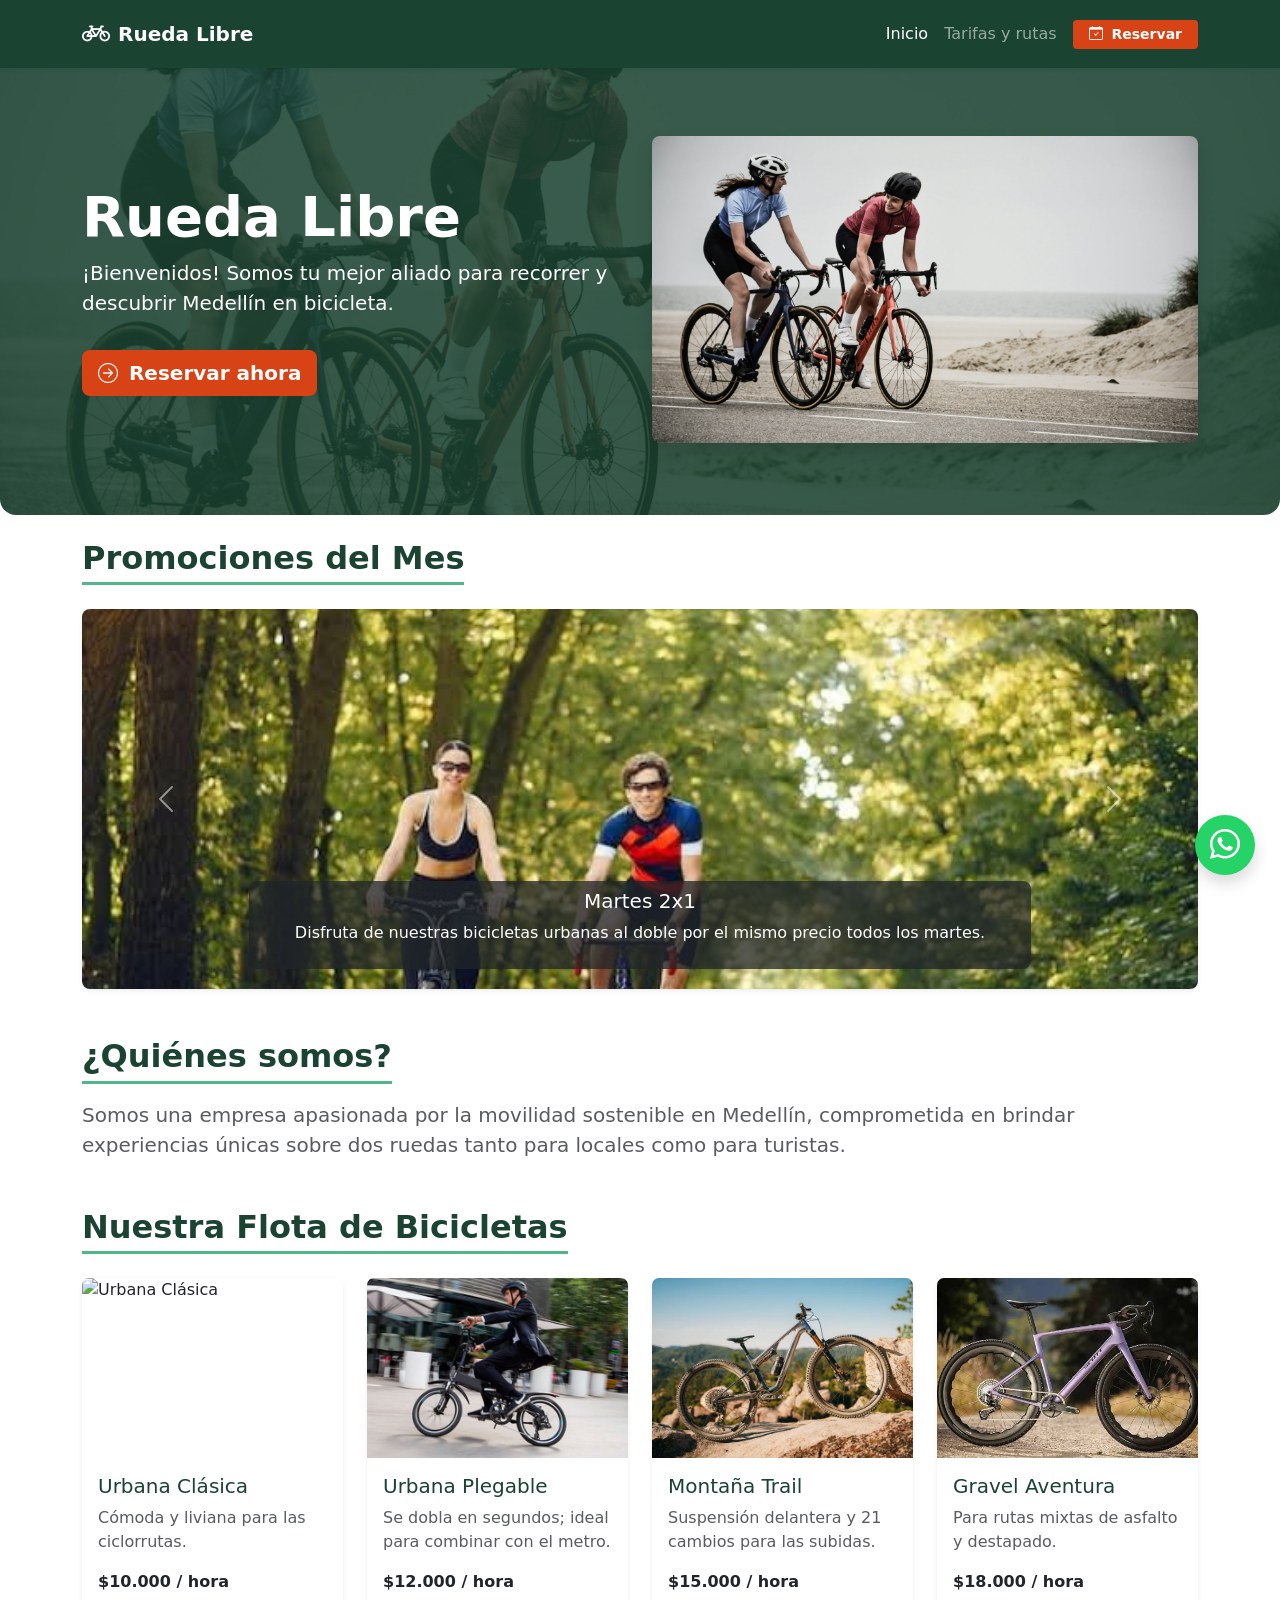
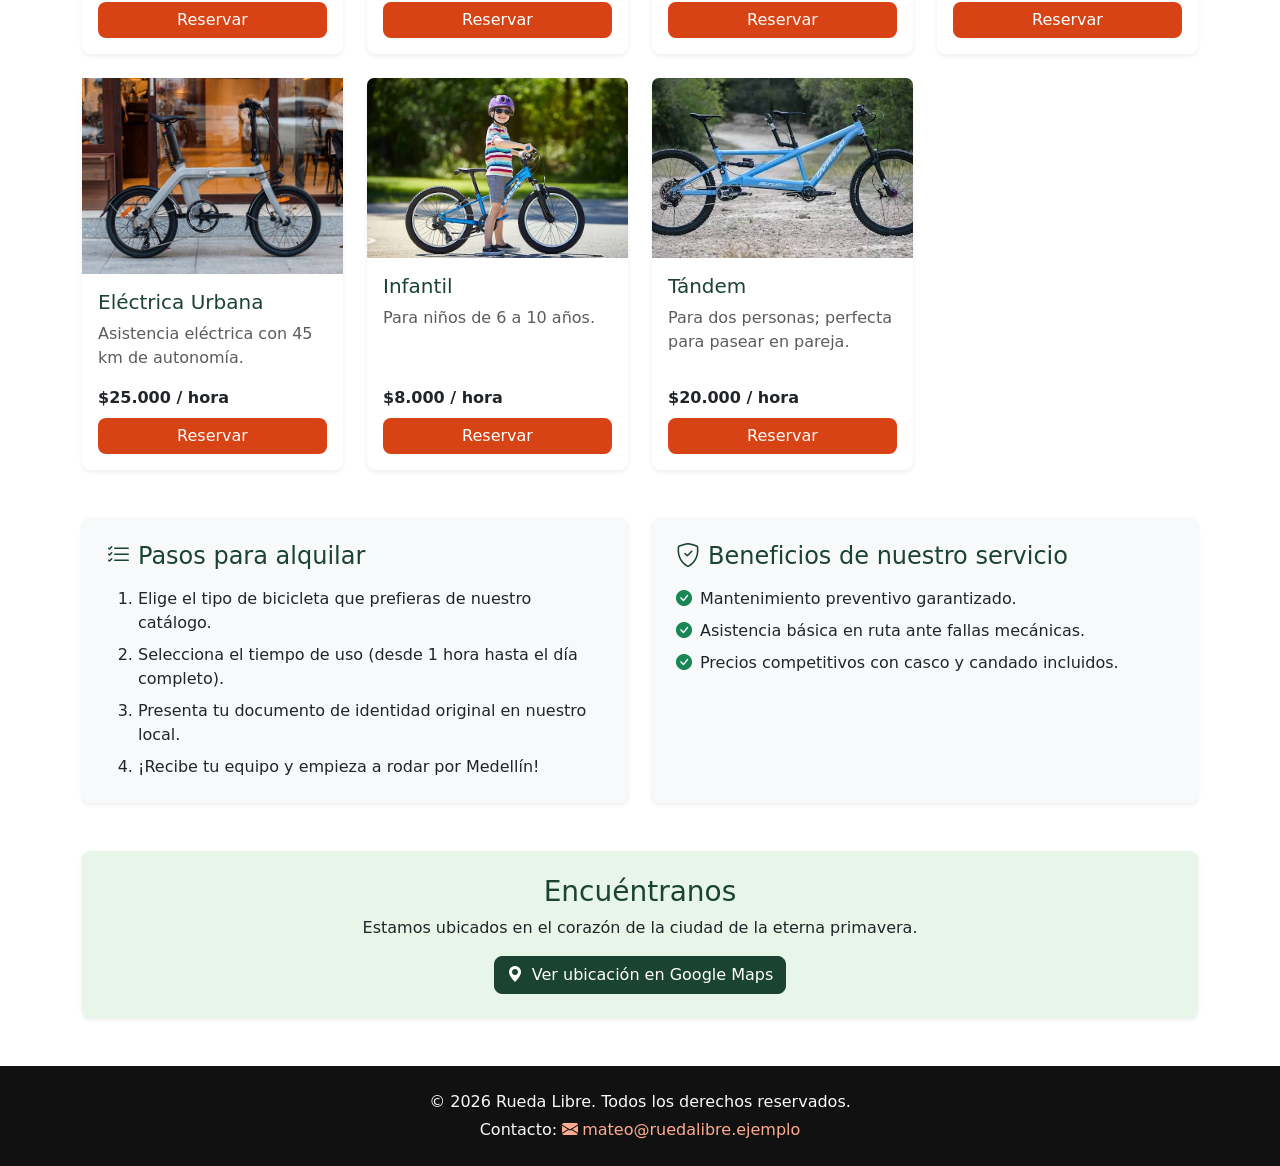
==== commit c164e85b: "nocturna'nt" ====
--- a/index.html
+++ b/index.html
@@ -5,27 +5,19 @@
     <meta name="viewport" content="width=device-width, initial-scale=1.0">
     <meta name="description" content="Rueda Libre: Alquiler de bicicletas y recorridos guiados por Medellín. Explora la ciudad de manera sostenible.">
     <title>Rueda Libre | Alquiler de bicicletas en Medellín</title>
-    <!-- botstrap 5 -->
     <link href="https://cdn.jsdelivr.net/npm/bootstrap@5.3.3/dist/css/bootstrap.min.css" rel="stylesheet">
-    <!-- botstrap para iconos -->
     <link rel="stylesheet" href="https://cdn.jsdelivr.net/npm/bootstrap-icons@1.11.3/font/bootstrap-icons.min.css">
-    <!-- estilos personalizados -->
     <link rel="stylesheet" href="css/estilos.css">
 </head>
 <body class="pt-5 mt-3">
-
-    <!-- navbar -->
     <nav class="navbar navbar-expand-lg navbar-dark bg-verde-ruta fixed-top shadow-sm">
         <div class="container">
-            <!-- logo y nombre -->
             <a class="navbar-brand fw-bold d-flex align-items-center gap-2" href="index.html">
                 <i class="bi bi-bicycle fs-3" aria-hidden="true"></i> Rueda Libre
             </a>
-            <!-- boton moviles -->
             <button class="navbar-toggler" type="button" data-bs-toggle="collapse" data-bs-target="#navbarNav" aria-controls="navbarNav" aria-expanded="false" aria-label="Abrir menú de navegación">
                 <span class="navbar-toggler-icon"></span>
             </button>
-            <!-- enlaces de navegaciion -->
             <div class="collapse navbar-collapse" id="navbarNav">
                 <ul class="navbar-nav ms-auto align-items-lg-center">
                     <li class="nav-item">
@@ -34,12 +26,6 @@
                     <li class="nav-item">
                         <a class="nav-link" href="paginas/tarifas.html">Tarifas y rutas</a>
                     </li>
-                    <!-- Enlace integrado a Rueda Nocturna (Contrarreloj 2) -->
-                    <li class="nav-item">
-                        <a class="nav-link text-warning fw-semibold" href="nocturna/index.html">
-                            <i class="bi bi-moon-stars-fill me-1"></i> Rueda Nocturna
-                        </a>
-                    </li>
                     <li class="nav-item ms-lg-2 mt-2 mt-lg-0">
                         <a class="btn btn-naranja btn-sm px-3 fw-bold" href="paginas/reservas.html">
                             <i class="bi bi-calendar-check me-1" aria-hidden="true"></i> Reservar
@@ -49,12 +35,9 @@
             </div>
         </div>
     </nav>
-
-    <!-- portada principal -->
     <header class="hero-custom text-white py-5 mb-4">
         <div class="container py-4">
             <div class="row align-items-center g-4">
-                <!-- Columna txt -->
                 <div class="col-12 col-lg-6 text-center text-lg-start">
                     <h1 class="display-4 fw-bold">Rueda Libre</h1>
                     <p class="lead">¡Bienvenidos! Somos tu mejor aliado para recorrer y descubrir Medellín en bicicleta.</p>
@@ -68,24 +51,18 @@
             </div>
         </div>
     </header>
-
-    <!-- main -->
     <main class="container my-4">
-
-        <!-- promociones -->
         <section class="mb-5">
             <h2 class="section-title-custom mb-4">Promociones del Mes</h2>
             <div id="promoCarousel" class="carousel slide shadow-sm rounded overflow-hidden" data-bs-ride="carousel">
                 <div class="carousel-inner">
-                    <!-- foto 1 slider -->
                     <div class="carousel-item active">
-                        <img src="img/dosuno.jpeg" class="d-block w-100 carousel-img" alt="Promoción Martes 2x1 en bicicletas urbanas">
+                        <img src="img/2por1.jpeg" class="d-block w-100 carousel-img" alt="Promoción Martes 2x1 en bicicletas urbanas">
                         <div class="carousel-caption bg-dark bg-opacity-75 rounded p-2">
                             <h5>Martes 2x1</h5>
                             <p>Disfruta de nuestras bicicletas urbanas al doble por el mismo precio todos los martes.</p>
                         </div>
                     </div>
-                    <!-- foto 2 slider -->
                     <div class="carousel-item">
                         <img src="img/electrica20.jpeg" class="d-block w-100 carousel-img" alt="20% de descuento en bicicletas eléctricas de lunes a jueves">
                         <div class="carousel-caption bg-dark bg-opacity-75 rounded p-2">
@@ -93,7 +70,6 @@
                             <p>Rueda con menor esfuerzo de lunes a jueves a un precio especial.</p>
                         </div>
                     </div>
-                    <!-- foto 3 slider -->
                     <div class="carousel-item">
                         <img src="img/grupociclistas.jpg" class="d-block w-100 carousel-img" alt="Recorrido guiado gratis si cumples años">
                         <div class="carousel-caption bg-dark bg-opacity-75 rounded p-2">
@@ -101,17 +77,145 @@
                             <p>El recorrido guiado es completamente gratis en el día de tu cumpleaños.</p>
                         </div>
                     </div>
-                    <!-- Diapositiva añadida para Rueda Nocturna (Contrarreloj 2) -->
-                    <div class="carousel-item">
-                        <img src="https://images.unsplash.com/photo-1511994298241-608e28f14fde?auto=format&fit=crop&w=1200&q=80" class="d-block w-100 carousel-img" alt="Rueda Nocturna bajo las estrellas">
-                        <div class="carousel-caption bg-dark bg-opacity-85 rounded p-3">
-                            <h5 class="text-warning fw-bold">Nueva Experiencia: Rueda Nocturna</h5>
-                            <p>Descubre Medellín en bici cuando se encienden las luces. Jueves a sábado.</p>
-                            <a href="nocturna/index.html" class="btn btn-naranja btn-sm fw-bold mt-1">Ver Rutas y Planes</a>
-                        </div>
-                    </div>
-                </div>
-                <!-- controles slider/carrusel-->
+                </div>
                 <button class="carousel-control-prev" type="button" data-bs-target="#promoCarousel" data-bs-slide="prev">
                     <span class="carousel-control-prev-icon" aria-hidden="true"></span>
-                    <span class="visually+                    <span class="visually-hidden">Anterior</span>
+                </button>
+                <button class="carousel-control-next" type="button" data-bs-target="#promoCarousel" data-bs-slide="next">
+                    <span class="carousel-control-next-icon" aria-hidden="true"></span>
+                    <span class="visually-hidden">Siguiente</span>
+                </button>
+            </div>
+        </section>
+        <section id="quienes-somos" class="mb-5">
+            <h2 class="section-title-custom mb-3">¿Quiénes somos?</h2>
+            <p class="fs-5 text-muted">Somos una empresa apasionada por la movilidad sostenible en Medellín, comprometida en brindar experiencias únicas sobre dos ruedas tanto para locales como para turistas.</p>
+        </section>
+        <section id="flota" class="mb-5">
+            <h2 class="section-title-custom mb-4">Nuestra Flota de Bicicletas</h2>
+            <div class="row g-4">
+                <div class="col-12 col-sm-6 col-lg-3">
+                    <div class="card h-100 shadow-sm border-0 d-flex flex-column">
+                        <img src="https://images.unsplash.com/photo-1485965120184-e220f721d03e?auto=format&fit=crop&w=600&q=80" class="card-img-top card-img-fixed" alt="Urbana Clásica">
+                        <div class="card-body d-flex flex-column">
+                            <h3 class="h5 card-title text-primary-custom">Urbana Clásica</h3>
+                            <p class="card-text text-muted">Cómoda y liviana para las ciclorrutas.</p>
+                            <p class="fw-bold text-dark mt-auto mb-2">$10.000 / hora</p>
+                            <a href="paginas/reservas.html" class="btn btn-naranja w-100">Reservar</a>
+                        </div>
+                    </div>
+                </div>
+                <div class="col-12 col-sm-6 col-lg-3">
+                    <div class="card h-100 shadow-sm border-0 d-flex flex-column">
+                        <img src="img/plegable.jpg" class="card-img-top card-img-fixed" alt="Urbana Plegable">
+                        <div class="card-body d-flex flex-column">
+                            <h3 class="h5 card-title text-primary-custom">Urbana Plegable</h3>
+                            <p class="card-text text-muted">Se dobla en segundos; ideal para combinar con el metro.</p>
+                            <p class="fw-bold text-dark mt-auto mb-2">$12.000 / hora</p>
+                            <a href="paginas/reservas.html" class="btn btn-naranja w-100">Reservar</a>
+                        </div>
+                    </div>
+                </div>
+                <div class="col-12 col-sm-6 col-lg-3">
+                    <div class="card h-100 shadow-sm border-0 d-flex flex-column">
+                        <img src="img/trail.jpeg" class="card-img-top card-img-fixed" alt="Montaña Trail">
+                        <div class="card-body d-flex flex-column">
+                            <h3 class="h5 card-title text-primary-custom">Montaña Trail</h3>
+                            <p class="card-text text-muted">Suspensión delantera y 21 cambios para las subidas.</p>
+                            <p class="fw-bold text-dark mt-auto mb-2">$15.000 / hora</p>
+                            <a href="paginas/reservas.html" class="btn btn-naranja w-100">Reservar</a>
+                        </div>
+                    </div>
+                </div>
+                <div class="col-12 col-sm-6 col-lg-3">
+                    <div class="card h-100 shadow-sm border-0 d-flex flex-column">
+                        <img src="img/gravel.jpeg" class="card-img-top card-img-fixed" alt="Gravel Aventura">
+                        <div class="card-body d-flex flex-column">
+                            <h3 class="h5 card-title text-primary-custom">Gravel Aventura</h3>
+                            <p class="card-text text-muted">Para rutas mixtas de asfalto y destapado.</p>
+                            <p class="fw-bold text-dark mt-auto mb-2">$18.000 / hora</p>
+                            <a href="paginas/reservas.html" class="btn btn-naranja w-100">Reservar</a>
+                        </div>
+                    </div>
+                </div>
+                <div class="col-12 col-sm-6 col-lg-3">
+                    <div class="card h-100 shadow-sm border-0 d-flex flex-column">
+                        <img src="img/electrica.jpeg"card-img-top card-img-fixed" alt="Eléctrica Urbana">
+                        <div class="card-body d-flex flex-column">
+                            <h3 class="h5 card-title text-primary-custom">Eléctrica Urbana</h3>
+                            <p class="card-text text-muted">Asistencia eléctrica con 45 km de autonomía.</p>
+                            <p class="fw-bold text-dark mt-auto mb-2">$25.000 / hora</p>
+                            <a href="paginas/reservas.html" class="btn btn-naranja w-100">Reservar</a>
+                        </div>
+                    </div>
+                </div>
+                <div class="col-12 col-sm-6 col-lg-3">
+                    <div class="card h-100 shadow-sm border-0 d-flex flex-column">
+                        <img src="img/infaitl.jpeg" class="card-img-top card-img-fixed" alt="Infantil">
+                        <div class="card-body d-flex flex-column">
+                            <h3 class="h5 card-title text-primary-custom">Infantil</h3>
+                            <p class="card-text text-muted">Para niños de 6 a 10 años.</p>
+                            <p class="fw-bold text-dark mt-auto mb-2">$8.000 / hora</p>
+                            <a href="paginas/reservas.html" class="btn btn-naranja w-100">Reservar</a>
+                        </div>
+                    </div>
+                </div>
+                <div class="col-12 col-sm-6 col-lg-3">
+                    <div class="card h-100 shadow-sm border-0 d-flex flex-column">
+                        <img src="img/tandem.jpeg" class="card-img-top card-img-fixed" alt="Tándem">
+                        <div class="card-body d-flex flex-column">
+                            <h3 class="h5 card-title text-primary-custom">Tándem</h3>
+                            <p class="card-text text-muted">Para dos personas; perfecta para pasear en pareja.</p>
+                            <p class="fw-bold text-dark mt-auto mb-2">$20.000 / hora</p>
+                            <a href="paginas/reservas.html" class="btn btn-naranja w-100">Reservar</a>
+                        </div>
+                    </div>
+                </div>
+            </div>
+        </section>
+        <section id="como-alquilar" class="mb-5">
+            <div class="row g-4">
+                <div class="col-md-6">
+                    <div class="p-4 bg-light rounded shadow-sm h-100">
+                        <h3 class="h4 text-primary-custom mb-3"><i class="bi bi-list-check me-2" aria-hidden="true"></i>Pasos para alquilar</h3>
+                        <ol class="mb-0">
+                            <li class="mb-2">Elige el tipo de bicicleta que prefieras de nuestro catálogo.</li>
+                            <li class="mb-2">Selecciona el tiempo de uso (desde 1 hora hasta el día completo).</li>
+                            <li class="mb-2">Presenta tu documento de identidad original en nuestro local.</li>
+                            <li>¡Recibe tu equipo y empieza a rodar por Medellín!</li>
+                        </ol>
+                    </div>
+                </div>
+                <div class="col-md-6">
+                    <div class="p-4 bg-light rounded shadow-sm h-100">
+                        <h3 class="h4 text-primary-custom mb-3"><i class="bi bi-shield-check me-2" aria-hidden="true"></i>Beneficios de nuestro servicio</h3>
+                        <ul class="list-unstyled mb-0">
+                            <li class="mb-2"><i class="bi bi-check-circle-fill text-success me-2" aria-hidden="true"></i>Mantenimiento preventivo garantizado.</li>
+                            <li class="mb-2"><i class="bi bi-check-circle-fill text-success me-2" aria-hidden="true"></i>Asistencia básica en ruta ante fallas mecánicas.</li>
+                            <li><i class="bi bi-check-circle-fill text-success me-2" aria-hidden="true"></i>Precios competitivos con casco y candado incluidos.</li>
+                        </ul>
+                    </div>
+                </div>
+            </div>
+        </section>
+        <section id="encuentranos" class="p-4 bg-verde-claro rounded shadow-sm mb-5 text-center">
+            <h2 class="h3 text-primary-custom mb-2">Encuéntranos</h2>
+            <p class="mb-3">Estamos ubicados en el corazón de la ciudad de la eterna primavera.</p>
+            <a href="https://google.com" target="_blank" class="btn btn-primary">
+                <i class="bi bi-geo-alt-fill me-1" aria-hidden="true"></i> Ver ubicación en Google Maps
+            </a>
+        </section>
+    </main>
+    <a href="https://wa.me/573000000000" target="_blank" class="whatsapp-float shadow" aria-label="Contactar por WhatsApp">
+        <i class="bi bi-whatsapp"></i>
+    </a>
+    <footer class="footer-custom py-4 text-center text-light">
+        <div class="container">
+            <p class="mb-1">&copy; 2026 Rueda Libre. Todos los derechos reservados.</p>
+            <p class="mb-0">Contacto: <a href="mailto:mateo@ruedalibre.ejemplo" class="text-naranja text-decoration-none"><i class="bi bi-envelope-fill me-1" aria-hidden="true"></i>mateo@ruedalibre.ejemplo</a></p>
+        </div>
+    </footer>
+    <script src="https://cdn.jsdelivr.net/npm/bootstrap@5.3.3/dist/js/bootstrap.bundle.min.js"></script>
+</body>
+</html>
